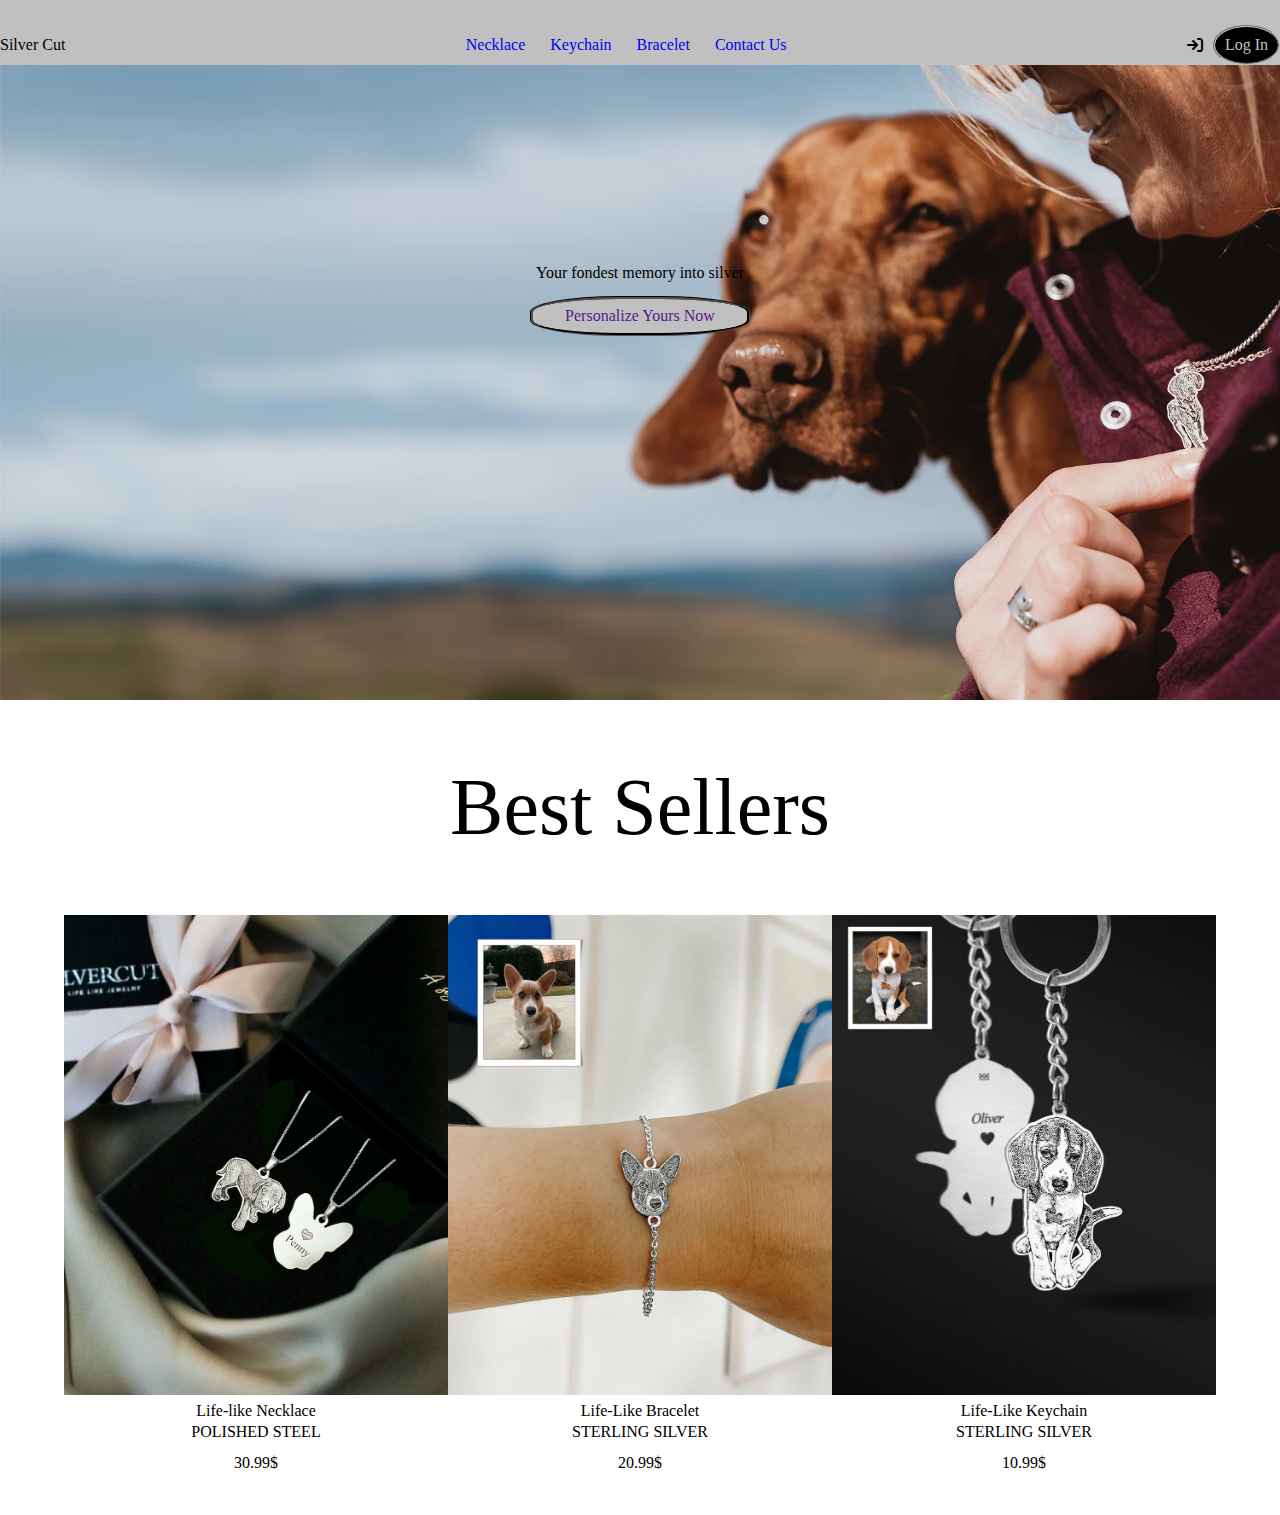
==== index.html @ f91b6173 "procces" ====
<!DOCTYPE html>
<html lang="en">
<head>
    <meta charset="UTF-8">
    <meta name="viewport" content="width=device-width, initial-scale=1.0">
    <link rel="stylesheet" href="css/reset.css">
    <link rel="stylesheet" href="css/style.css">
    <link rel="stylesheet" href="https://cdnjs.cloudflare.com/ajax/libs/font-awesome/6.5.2/css/all.min.css    ">
    <title>Finalproject</title>
</head>
<body>
    <header class="hea-der">
        <div class="divwraper">
            <div>
                Silver Cut
            </div>
            <div>
                <nav>
                    <ul class="ul-li">
                        <li>
                            <a href="#">Necklace</a>
                        </li>
                        <li>
                            <a href="#">Keychain</a>
                        </li>
                        <li>
                            <a href="#">Bracelet</a>
                        </li>
                        <li>
                            <a href="#">Contact Us</a>
                        </li>
                    </ul>
                </nav>
            </div>
            <div>
               <div class="rightdiv">
                <i class="fa-solid fa-arrow-right-to-bracket"></i>
                <div class="log-box">
                    <p>Log In</p>
                </div>
               </div> 
            </div>
        </div>
    </header>
    <main>
        <section class="sec1">
            <div class="titlebox">
                <div>
                    <h1>Your fondest memory into silver</h1>
                    <div class="yourbox">
                        <a href="">Personalize Yours Now</a>
                    </div>
                </div>
            </div>
        </section>
        <section>
            <h2 class="sec2-title">Best Sellers</h2>
            <div class="divwraper2">
                <div class="productbox">
                    <div>
                        <img class="imgbox" src="images/4sep76.webp" alt="">
                    </div>
                    <h3 class="imgboxinfo">Life-like Necklace</h3>
                    <p class="imgboxinfo2">POLISHED STEEL</p>
                    <p class="imgboxinfo">30.99$</p>
                </div>
                <div class="productbox">
                    <div>
                        <img class="imgbox" src="images/5_ddd38b98-638b-44d3-8bca-f4a72b040669.webp" alt="">
                    </div>
                    <h3 class="imgboxinfo">Life-Like Bracelet</h3>
                    <p class="imgboxinfo2">STERLING SILVER</p>
                    <p class="imgboxinfo">20.99$</p>
                </div>
                <div class="productbox">
                    <div>
                        <img class="imgbox" src="images/life_like_2_-_silver_-_front_-_product_page.webp" alt="">
                    </div>
                    <h3 class="imgboxinfo">Life-Like Keychain</h3>
                    <p class="imgboxinfo2">STERLING SILVER</p>
                    <p class="imgboxinfo">10.99$</p>
                </div>
            </div>
        </section>
    </main>
</body>
</html>
---- css/style.css ----
.divwraper {
    max-width: 1440px;
    width: 100%;
    display: flex;
    align-items: center;
    justify-content: space-between;
    margin: 0 auto ;
    padding-top: 25px;
}
.hea-der {
    width: 100%;
    position: fixed;
    z-index: 1;
    background-color: silver;
}
.ul-li {
    display: flex;
    column-gap: 25px;
}
.rightdiv {
    display: flex;
    align-items: center;
    column-gap: 10px;
}
.log-box {
    color: silver;
    background-color: black;
    border-radius: 60%;
    padding: 10px 10px;
    border: 2px silver groove;
}
.titlebox {
    max-width: 1440px;
    width: 90%;
    padding-top: 265px;
    padding-bottom: 265px;
    margin: 0 auto;
    display: flex;
    justify-content: center;
    text-align: center;
    position: relative;
}
.sec1 {
    background-image: url(../images/Silvercut_Website-Silvercut_Website-1_1944x.webp);
    background-repeat: no-repeat;
    background-size: cover;
    height: 700px;
}
.img {
    width: 100%;
}
.imgdiv {
    background-color:;
    width: 400px;
    height: 500px;
    position: absolute;
    top: 20%;
    left: 10%;
}
.yourbox {
    margin-top: 15px;
    background-color: silver;
    color: black;
    width: 220px;
    height: 40px;
    display: flex;
    align-items: center;
    justify-content: center;
    border-radius: 40%;
    border: 3px black groove;
}
.divwraper2 {
    max-width: 1440px;
    width: 90%;
    margin: 100px auto 0;
    display: flex;
    justify-content: space-between;
}
.productbox {
    width: 400px;
    height: 600px;
    border-radius: 10%;
}
.imgbox {
    width: 100%;
}
.imgboxinfo {
    text-align: center;
    padding-top: 5px;
}
.imgboxinfo2 {
    text-align: center;
    padding-top: 5px;
    padding-bottom: 10px;
}
.sec2-title {
    padding-top: 100px;
    text-align: center;
    font-size: 80px;
    line-height: 15px;
}
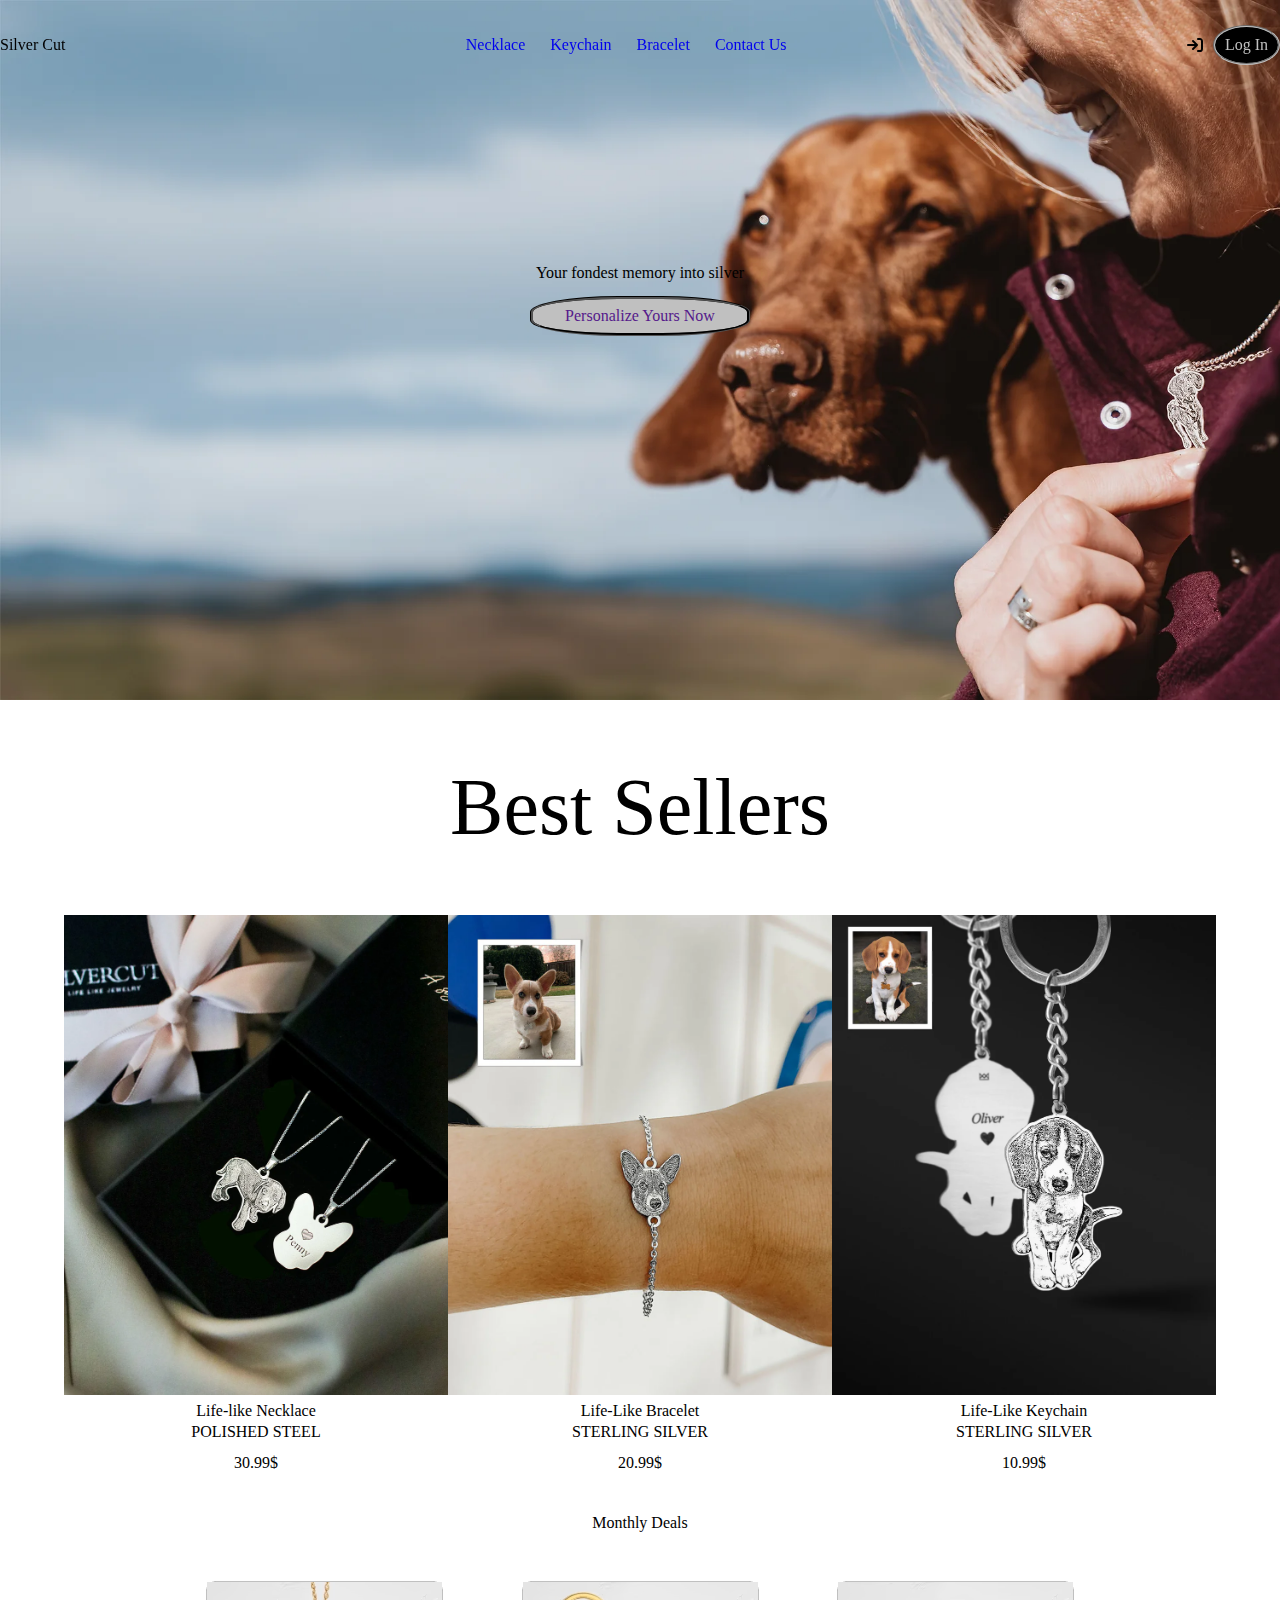
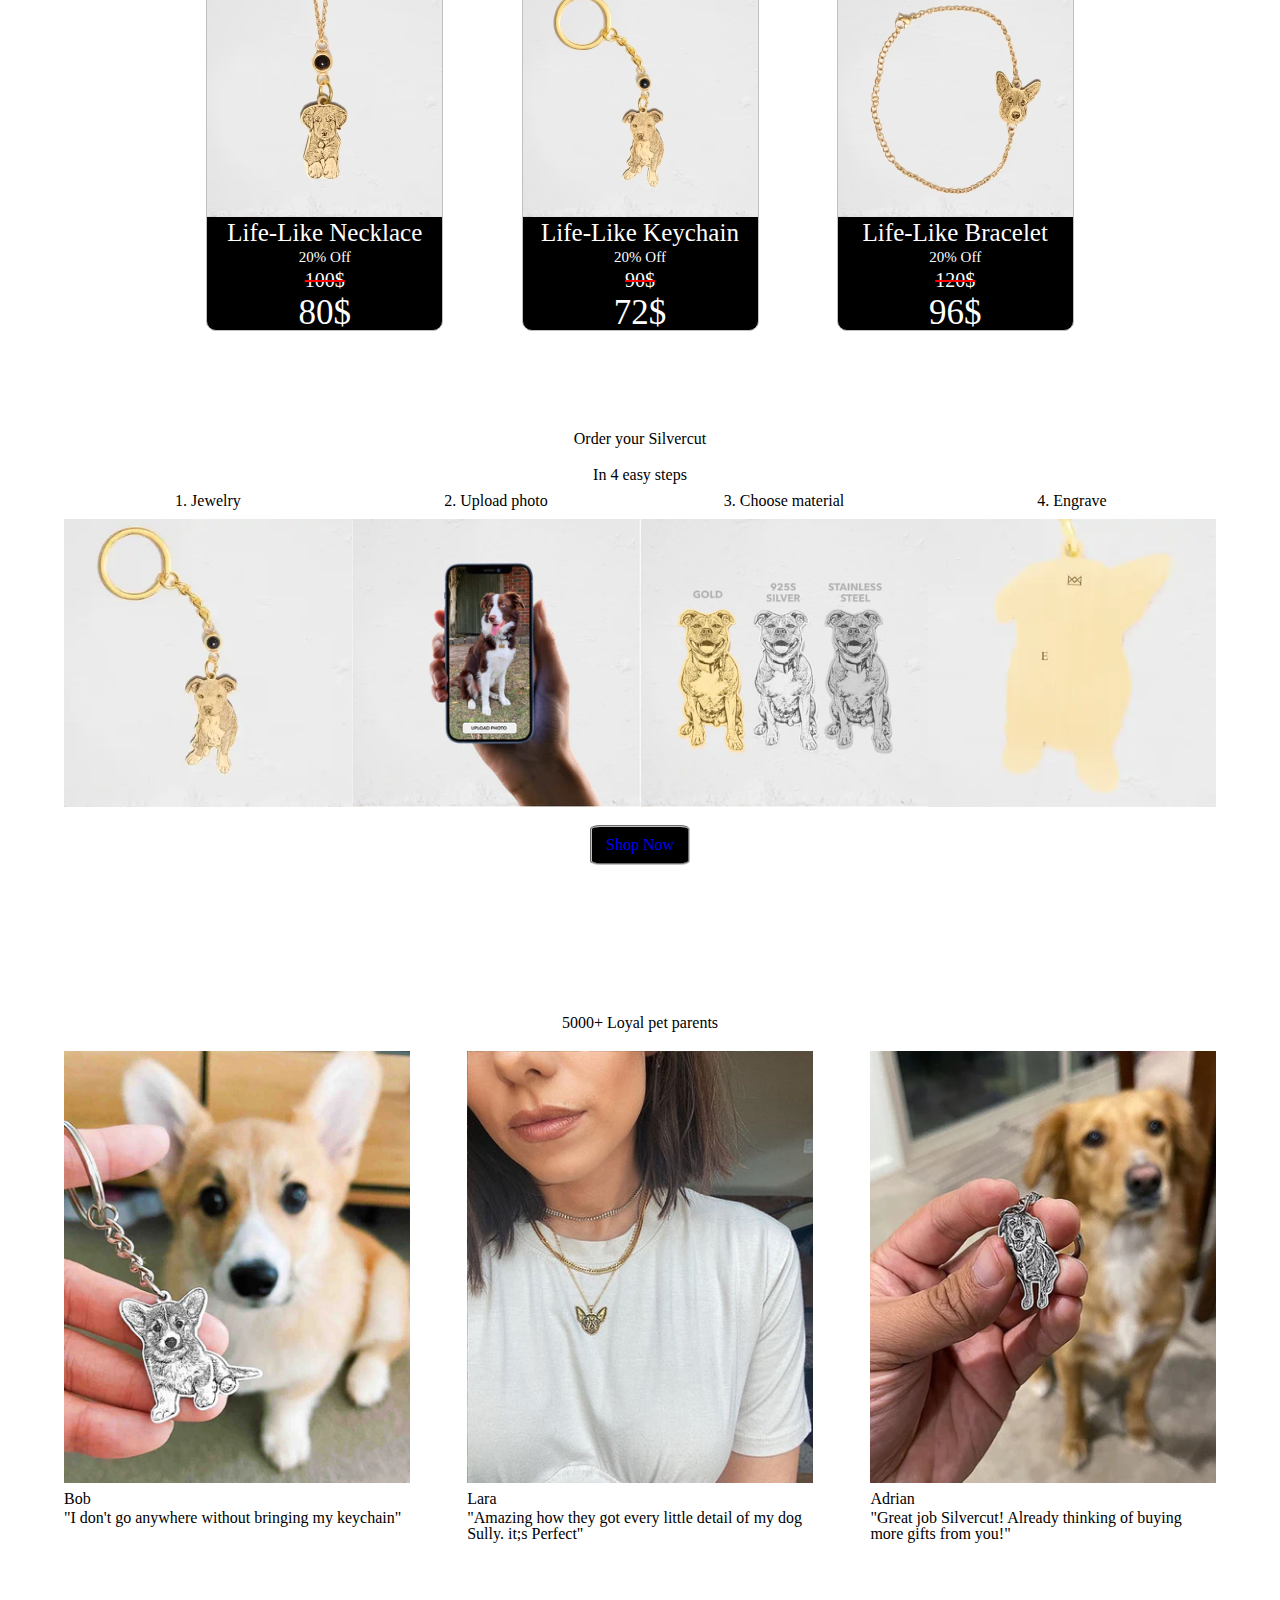
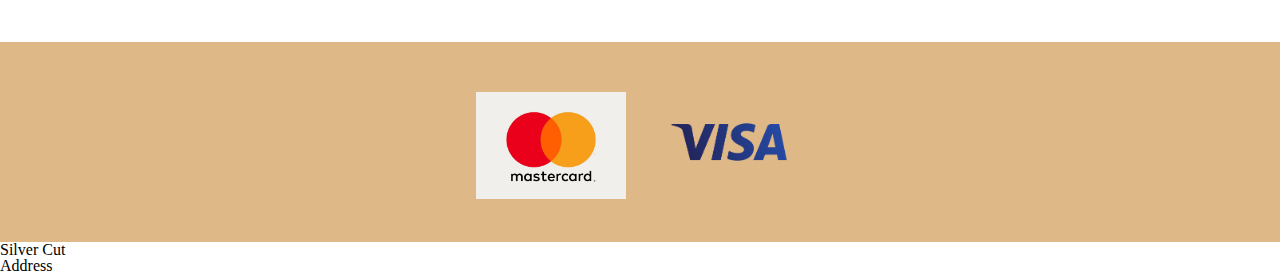
==== commit de89dede: "footer left" ====
--- a/index.html
+++ b/index.html
@@ -82,6 +82,106 @@
                 </div>
             </div>
         </section>
+        <section>
+            <h2 class="sec3-title">Monthly Deals</h2>
+            <div class="divwraper3">
+                <div class="box">
+                    <div>
+                        <img class="img2" src="images/necklaces_240x 11.avif" alt=""> 
+                    </div>
+                    <p class="productname">Life-Like Necklace</p>
+                    <p class="sale">20% Off</p>
+                    <p class="oldprice">100$</p>
+                    <p class="saleprice">80$</p>
+                </div>
+                <div class="box">
+                    <div>
+                        <img class="img2" src="images/keychains_240x22.avif" alt="">
+                    </div>
+                    <p class="productname">Life-Like Keychain</p>
+                    <p class="sale">20% Off</p>
+                    <p class="oldprice">90$</p>
+                    <p class="saleprice">72$</p>
+                </div>
+                <div class="box">
+                    <div>
+                        <img class="img2" src="images/bracelets_240x33.avif" alt="">
+                    </div>
+                    <p class="productname">Life-Like Bracelet</p>
+                    <p class="sale">20% Off</p>
+                    <p class="oldprice">120$</p>
+                    <p class="saleprice">96$</p>
+                </div>
+            </div>
+        </section>
+        <section>
+            <h2 class="sec4-title">Order your Silvercut</h2>
+            <p class="sec4-title2">In 4 easy steps</p>
+            <div class="divwraper4">
+                <div class="box1">
+                    <p class="tutorial-p">1. Jewelry</p>
+                    <img class="img4" src="images/Black_heart_-_Gold_-_Front_1_360x 1111.webp" alt="">
+                </div>
+                <div class="box1">
+                    <p class="tutorial-p">2. Upload photo</p>
+                    <img class="img4" src="images/Black_heart_-_Gold_-_Front_4_360x 2222.webp" alt="">
+                </div>
+                <div class="box1">
+                    <p class="tutorial-p">3. Choose material</p>
+                    <img class="img4" src="images/Black_heart_-_Gold_-_Front_5_360x 33333.webp" alt="">
+                </div>
+                <div class="box1">
+                    <p class="tutorial-p">4. Engrave</p>
+                    <img class="img4" src="images/Black_heart_-_Gold_-_Front_6_360x 4444.webp" alt="">
+                </div>
+            </div>
+            <div>
+                <div class="shop-box">
+                    <a href="#">Shop Now</a>
+                </div>
+            </div>
+        </section>
+        <section>
+            <h2 class="sec5-title">5000+ Loyal pet parents</h2>
+            <div class="divwraper5">
+                <div class="box11">
+                    <img class="img5" src="images/88ADD496-02C7-4E82-83A3-D373CFF89C0F_e0b79fd3-0a0e-47de-9a89-c87bfd560bce_360x 112.webp" alt="">
+                    <p class="name-p">Bob</p>
+                    <p>"I don't go anywhere without bringing my keychain"</p>
+                </div>
+                <div class="box11">
+                    <img class="img5" src="images/113.jpg" alt="">
+                    <p class="name-p">Lara</p>
+                    <p>"Amazing how they got every little detail of my dog Sully. it;s Perfect"</p>
+                </div>
+                <div class="box11">
+                    <img class="img5" src="images/155.webp" alt="">
+                    <p class="name-p">Adrian</p>
+                    <p>"Great job Silvercut! Already thinking of buying more gifts from you!"</p>
+                </div>
+            </div>
+        </section>
+        <section class="sec6">
+            <div class="divwraper6">
+                <div class="mastercard-box">
+                    <img class="mcimg" src="logos/MClogo-c823e495c5cf455c89ddfb0e17fc7978.jpg" alt="">
+                </div>
+                <div class="mastercard-box">
+                    <img class="mcimg" src="logos/images.png" alt="">
+                </div>
+            </div>
+        </section>
     </main>
+    <footer>
+        <div>
+            <div>
+                <h3>Silver Cut</h3>
+                <p>Address</p>
+                <p></p>
+            </div>
+            <div></div>
+            <div></div>
+        </div>
+    </footer>
 </body>
 </html>--- a/css/style.css
+++ b/css/style.css
@@ -11,7 +11,7 @@
     width: 100%;
     position: fixed;
     z-index: 1;
-    background-color: silver;
+    background-color: blacka;
 }
 .ul-li {
     display: flex;
@@ -79,7 +79,6 @@
 .productbox {
     width: 400px;
     height: 600px;
-    border-radius: 10%;
 }
 .imgbox {
     width: 100%;
@@ -98,4 +97,121 @@
     text-align: center;
     font-size: 80px;
     line-height: 15px;
+}
+.img2 {
+    width: 100%;
+}
+.divwraper3 {
+    max-width: 1140px;
+    width: 80%;
+    display: flex;
+    justify-content: space-evenly;
+    margin: 0 auto;
+}
+.oldprice {
+    text-decoration: line-through red;
+    font-size: 20px;
+    text-align: center;
+}
+.productname {
+    font-size: 25px;
+    text-align: center;
+}
+.sale {
+    padding-top: 5px;
+    padding-bottom: 5px;
+    font-size: 15px;
+    text-align: center;
+}
+.saleprice {
+    padding-top: 5px;
+    font-size: 35px;
+    text-align: center;
+}
+.box {
+    border-radius: 10px;
+    border: 1px silver groove;
+    color: white;
+    background-color: black;
+}
+.sec3-title {
+    margin-bottom: 50px;
+    text-align: center;
+}
+.divwraper4 {
+    max-width: 1440px;
+    width: 90%;
+    margin: 0 auto;
+    display: flex;
+    justify-content: space-around;
+}
+.img4 {
+    width: 100%;
+}
+.box1 {
+    width: 300px;
+}
+.tutorial-p {
+    text-align: center;
+    padding-bottom: 10px;
+}
+.shop-box {
+    width: 100px;
+    margin: 15px auto 0;
+    height: 40px;
+    display: flex;
+    align-items: center;
+    justify-content: center;
+    border-radius: 10%;
+    background-color: black;
+    border: 2px groove silver;
+}
+.sec4-title {
+    padding-top: 100px;
+    padding-bottom: 20px;
+    text-align: center;
+}
+.sec4-title2 {
+    text-align: center;
+    padding-bottom: 10px;
+}
+.sec5-title {
+    margin-top: 150px;
+    margin-bottom: 20px;
+    text-align: center;
+}
+.divwraper5 {
+    max-width: 1440px;
+    width: 90%;
+    margin: 0 auto;
+    display: flex;
+    justify-content: space-between;
+}
+.box11 {
+    width: 30%;
+}
+.img5 {
+    width: 100%;
+}
+.name-p {
+    padding-top: 5px;
+    padding-bottom: 3px;
+}
+.mastercard-box {
+    width: 150px;
+    height: 150px;
+}
+.mcimg {
+    width: 100%;
+}
+.sec6 {
+    background-color: burlywood;
+}
+.divwraper6 {
+    padding-top: 50px;
+    display: flex;
+    justify-content: space-evenly;
+    max-width: 1440px;
+    width: 30%;
+    margin: 100px auto 0;
 }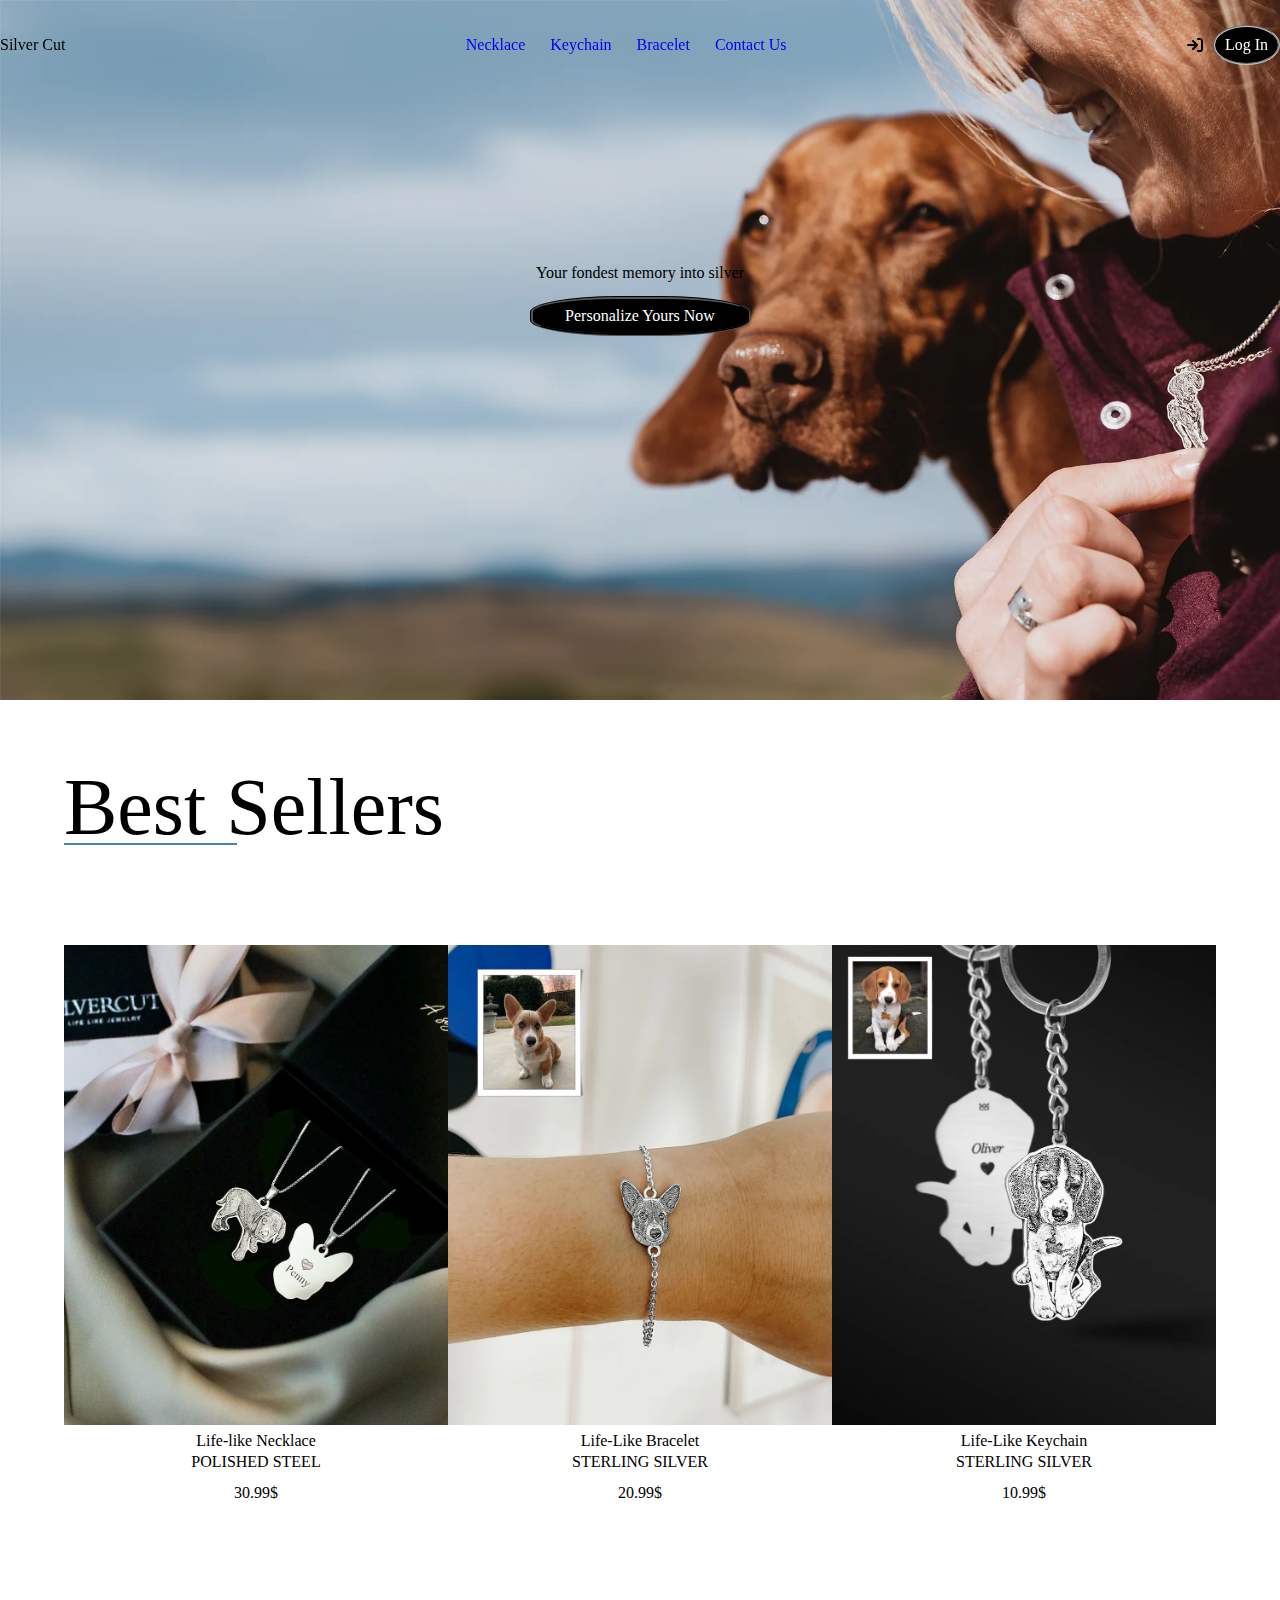
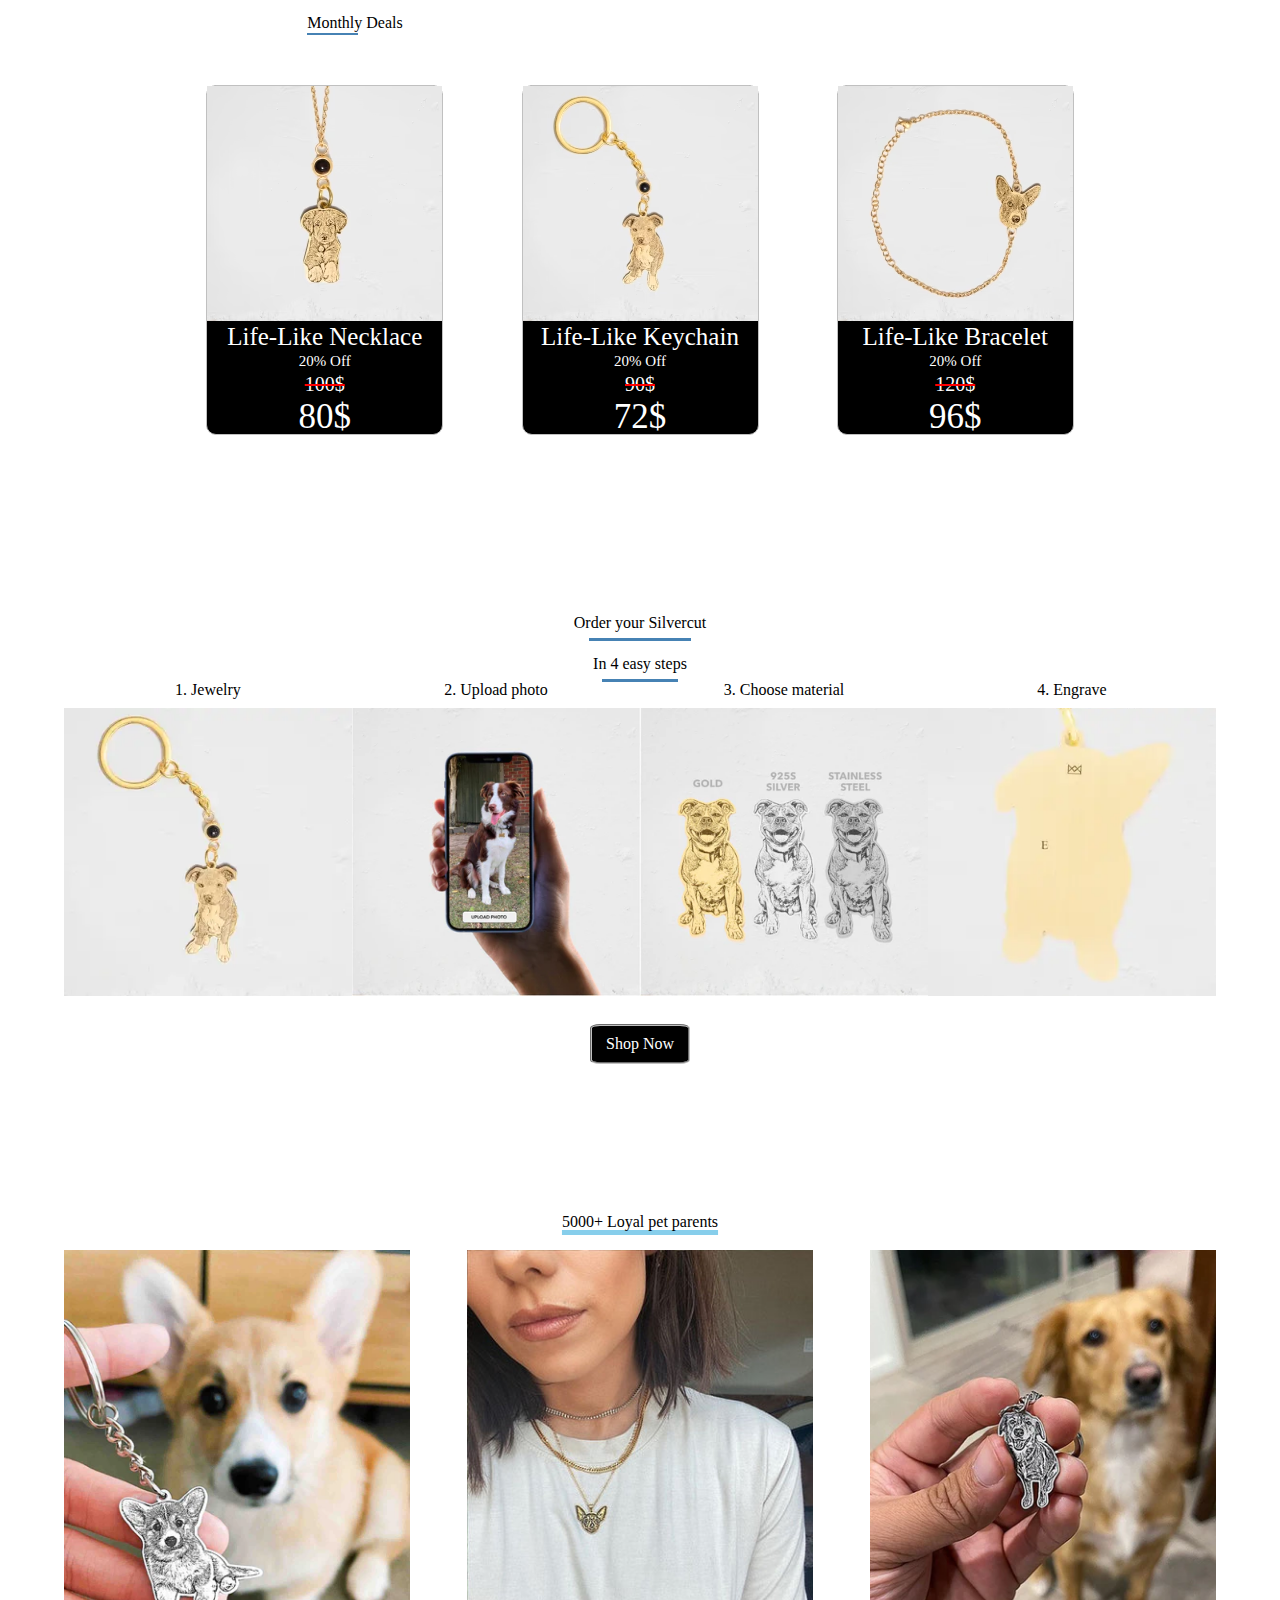
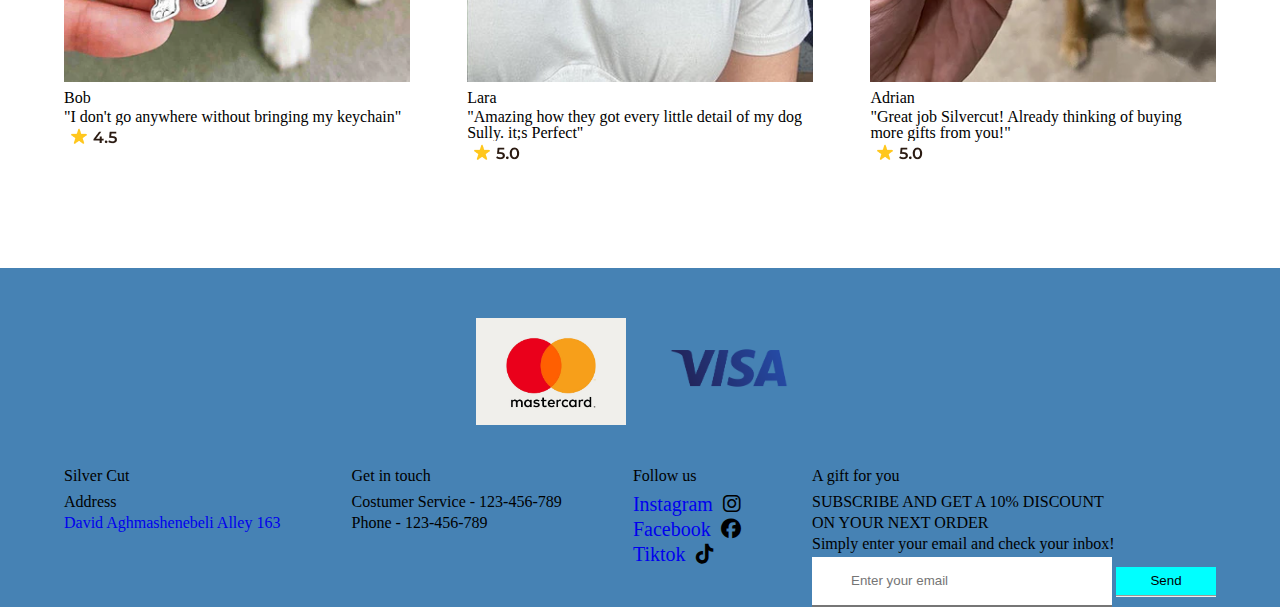
==== commit f191f7ea: "index finish" ====
--- a/index.html
+++ b/index.html
@@ -18,16 +18,16 @@
                 <nav>
                     <ul class="ul-li">
                         <li>
-                            <a href="#">Necklace</a>
-                        </li>
-                        <li>
-                            <a href="#">Keychain</a>
-                        </li>
-                        <li>
-                            <a href="#">Bracelet</a>
-                        </li>
-                        <li>
-                            <a href="#">Contact Us</a>
+                            <a class="nav-a" href="#">Necklace</a>
+                        </li>
+                        <li>
+                            <a class="nav-a" href="#">Keychain</a>
+                        </li>
+                        <li>
+                            <a class="nav-a" href="#">Bracelet</a>
+                        </li>
+                        <li>
+                            <a class="nav-a" href="#">Contact Us</a>
                         </li>
                     </ul>
                 </nav>
@@ -48,7 +48,7 @@
                 <div>
                     <h1>Your fondest memory into silver</h1>
                     <div class="yourbox">
-                        <a href="">Personalize Yours Now</a>
+                        <a class="per-a" href="#">Personalize Yours Now</a>
                     </div>
                 </div>
             </div>
@@ -82,7 +82,7 @@
                 </div>
             </div>
         </section>
-        <section>
+        <section class="sec3">
             <h2 class="sec3-title">Monthly Deals</h2>
             <div class="divwraper3">
                 <div class="box">
@@ -137,7 +137,7 @@
             </div>
             <div>
                 <div class="shop-box">
-                    <a href="#">Shop Now</a>
+                    <a class="shop-p" href="#">Shop Now</a>
                 </div>
             </div>
         </section>
@@ -148,16 +148,25 @@
                     <img class="img5" src="images/88ADD496-02C7-4E82-83A3-D373CFF89C0F_e0b79fd3-0a0e-47de-9a89-c87bfd560bce_360x 112.webp" alt="">
                     <p class="name-p">Bob</p>
                     <p>"I don't go anywhere without bringing my keychain"</p>
+                    <div>
+                        <img src="logos/Group 16 (1).png" alt="">
+                    </div>
                 </div>
                 <div class="box11">
                     <img class="img5" src="images/113.jpg" alt="">
                     <p class="name-p">Lara</p>
                     <p>"Amazing how they got every little detail of my dog Sully. it;s Perfect"</p>
+                    <div>
+                        <img src="logos/Group 16.png" alt="">
+                    </div>
                 </div>
                 <div class="box11">
                     <img class="img5" src="images/155.webp" alt="">
                     <p class="name-p">Adrian</p>
                     <p>"Great job Silvercut! Already thinking of buying more gifts from you!"</p>
+                    <div>
+                        <img src="logos/Group 16.png" alt="">
+                    </div>
                 </div>
             </div>
         </section>
@@ -172,15 +181,50 @@
             </div>
         </section>
     </main>
-    <footer>
-        <div>
+    <footer class="foot-er">
+        <div class="divwraper7">
             <div>
                 <h3>Silver Cut</h3>
-                <p>Address</p>
-                <p></p>
-            </div>
-            <div></div>
-            <div></div>
+                <p class="address-p">Address</p>
+                <span>
+                    <a href="https://www.google.com/maps/place/დავით+აღმაშენებელის+ხეივანი,+თბილისი/data=!4m2!3m1!1s0x40446deee68ad81b:0x67bff10ce81da946?sa=X&ved=1t:242&ictx=111&cshid=1716319379004268"> David Aghmashenebeli Alley 163</a>
+                </span>
+            </div>
+            <div>
+                <h3>Get in touch</h3>
+                <div class="servicebox">
+                    <p class="address-p">Costumer Service - 123-456-789</p>
+                </div>
+                <p>Phone - 123-456-789</p>
+            </div>
+            <div>
+                <h3>Follow us</h3>
+                <div class="socmedia-box instabox">
+                    <p><a href="#">Instagram</a></p>
+                    <i class="fa-brands fa-instagram"></i>
+                </div>
+                <div class="socmedia-box fbbox">
+                    <p><a href="#">Facebook</a></p>
+                    <i class="fa-brands fa-facebook"></i>
+                </div>
+                <div class="socmedia-box">
+                    <p><a href="#">Tiktok</a></p>
+                    <i class="fa-brands fa-tiktok"></i>
+                </div>
+            </div>
+            <div>
+                <h3>A gift for you</h3>
+                <p class="sale-p">SUBSCRIBE AND GET A 10% DISCOUNT</p>
+                <p>ON YOUR NEXT ORDER</p>
+                <p class="last-p">Simply enter your email and check your inbox!</p>
+                <div>
+                    <form action="#">
+                        <label for="Email"></label>
+                        <input class="mailbox"  type="text" id="Email" name="mymail" placeholder="          Enter your email" >
+                        <button class="sendbox" type="submit">Send</button>
+                    </form>
+                </div>
+            </div>
         </div>
     </footer>
 </body>
--- a/css/style.css
+++ b/css/style.css
@@ -17,17 +17,36 @@
     display: flex;
     column-gap: 25px;
 }
+.nav-a {
+    position: relative;
+}
+.nav-a::after {
+    content: " ";
+    width: 0%;
+    height: 2px;
+    background-color: silver;
+    position: absolute;
+    left: 0;
+    bottom: 0;
+    transition: all 2s;
+}
+.nav-a:hover::after {
+    width: 100%;
+}
 .rightdiv {
     display: flex;
     align-items: center;
     column-gap: 10px;
 }
 .log-box {
-    color: silver;
+    color: white;
     background-color: black;
     border-radius: 60%;
     padding: 10px 10px;
     border: 2px silver groove;
+}
+.log-box:hover {
+    background-color: steelblue;
 }
 .titlebox {
     max-width: 1440px;
@@ -50,7 +69,6 @@
     width: 100%;
 }
 .imgdiv {
-    background-color:;
     width: 400px;
     height: 500px;
     position: absolute;
@@ -59,8 +77,7 @@
 }
 .yourbox {
     margin-top: 15px;
-    background-color: silver;
-    color: black;
+    background-color: black;
     width: 220px;
     height: 40px;
     display: flex;
@@ -69,6 +86,12 @@
     border-radius: 40%;
     border: 3px black groove;
 }
+.yourbox:hover {
+    background-color: steelblue;
+}
+.per-a {
+    color: white;
+}
 .divwraper2 {
     max-width: 1440px;
     width: 90%;
@@ -80,6 +103,11 @@
     width: 400px;
     height: 600px;
 }
+.productbox:hover {
+    background-color: skyblue;
+    border-radius: 5%;
+    border: 1px groove white;
+}
 .imgbox {
     width: 100%;
 }
@@ -93,10 +121,23 @@
     padding-bottom: 10px;
 }
 .sec2-title {
-    padding-top: 100px;
-    text-align: center;
+    max-width: 1440px;
+    width: 90%;
+    height: 45px;
+    margin: 100px auto 0;
     font-size: 80px;
     line-height: 15px;
+    position: relative;
+}
+.sec2-title::after {
+    content: "  ";
+    background-color: steelblue;
+    width: 15%;
+    height: 2px;
+    position: absolute;
+    left: 0;
+    bottom: 0;
+    transition: all 2s;
 }
 .img2 {
     width: 100%;
@@ -135,8 +176,23 @@
     background-color: black;
 }
 .sec3-title {
-    margin-bottom: 50px;
-    text-align: center;
+    height: 20px;
+    max-width: 1440px;
+    width: 80%;
+    margin: 70px auto 50px;
+    padding-left: 14%;
+    display: flex;
+    justify-content: flex-start;
+    position: relative;
+}
+.sec3-title::after {
+    content: "  ";
+    background-color: steelblue;
+    width: 5%;
+    height: 2px;
+    position: absolute;
+    left: 14;
+    bottom: 0;
 }
 .divwraper4 {
     max-width: 1440px;
@@ -157,7 +213,7 @@
 }
 .shop-box {
     width: 100px;
-    margin: 15px auto 0;
+    margin: 25px auto 0;
     height: 40px;
     display: flex;
     align-items: center;
@@ -165,20 +221,52 @@
     border-radius: 10%;
     background-color: black;
     border: 2px groove silver;
+    position: relative;
+}
+.shop-box:hover {
+    background-color: skyblue;
+}
+.shop-p {
+    color: white;
 }
 .sec4-title {
     padding-top: 100px;
-    padding-bottom: 20px;
-    text-align: center;
+    padding-bottom: 10px;
+    text-align: center;
+    position: relative;
+}
+.sec4-title::after {
+    content: "  ";
+    background-color: steelblue;
+    width: 8%;
+    height: 3px;
+    position: absolute;
+    left: 46%;
+    bottom: 0;
 }
 .sec4-title2 {
     text-align: center;
+    padding-top: 15px;
     padding-bottom: 10px;
+    position: relative;
+}
+.sec4-title2::after {
+    content: "  ";
+    background-color: steelblue;
+    width: 6%;
+    height: 3px;
+    position: absolute;
+    left: 47%;
+    bottom: 0;
+}
+.sec3{
+    height: 500px;
 }
 .sec5-title {
     margin-top: 150px;
     margin-bottom: 20px;
     text-align: center;
+    text-decoration: underline skyblue 5px;
 }
 .divwraper5 {
     max-width: 1440px;
@@ -205,7 +293,7 @@
     width: 100%;
 }
 .sec6 {
-    background-color: burlywood;
+    background-color: steelblue;
 }
 .divwraper6 {
     padding-top: 50px;
@@ -214,4 +302,55 @@
     max-width: 1440px;
     width: 30%;
     margin: 100px auto 0;
+}
+.mailbox {
+    width: 300px;
+    height: 50px;
+    border-left: 0px;
+    border-top: 0px;
+    border-right: 0px;
+    border-bottom: 2px groobe;
+}
+.sendbox {
+    width: 100px;
+    height: 30px;
+    border-left: 0px;
+    border-top: 0px;
+    border-right: 0px;
+    border-bottom: 2px groove;
+    background-color: aqua;
+}
+.foot-er {
+    background-color: steelblue;
+}
+.divwraper7 {
+    display: flex;
+    justify-content: space-between;
+    max-width: 1440px;
+    width: 90%;
+    margin: 0 auto;
+}
+.address-p {
+    padding-top: 10px;
+    padding-bottom: 5px;
+}
+.socmedia-box {
+    display: flex;
+    column-gap: 10px;
+    font-size: 20px;
+}
+.instabox {
+    padding-top: 10px;
+    padding-bottom: 5px;
+}
+.fbbox {
+    padding-bottom: 5px;
+}
+.sale-p {
+    padding-top: 10px;
+    padding-bottom: 5px;
+}
+.last-p {
+    padding-top: 5px;
+    padding-bottom: 5px;
 }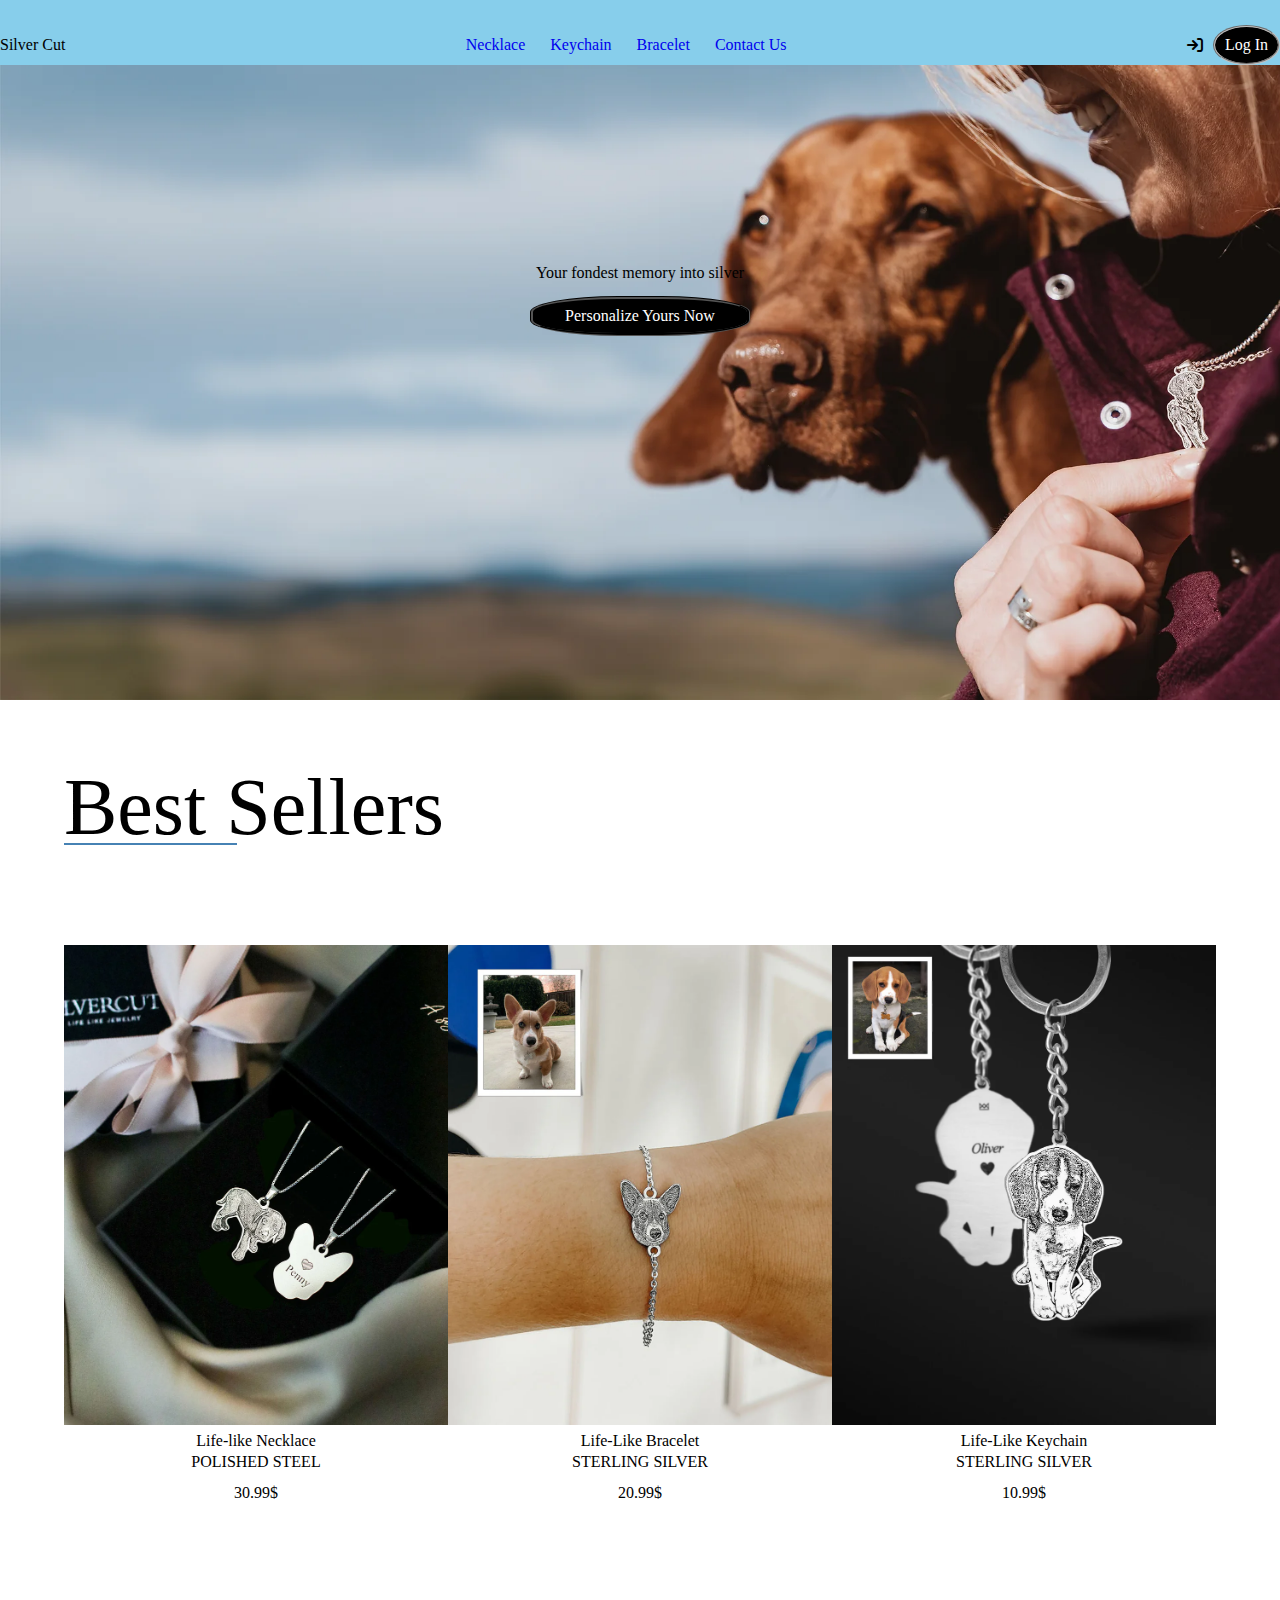
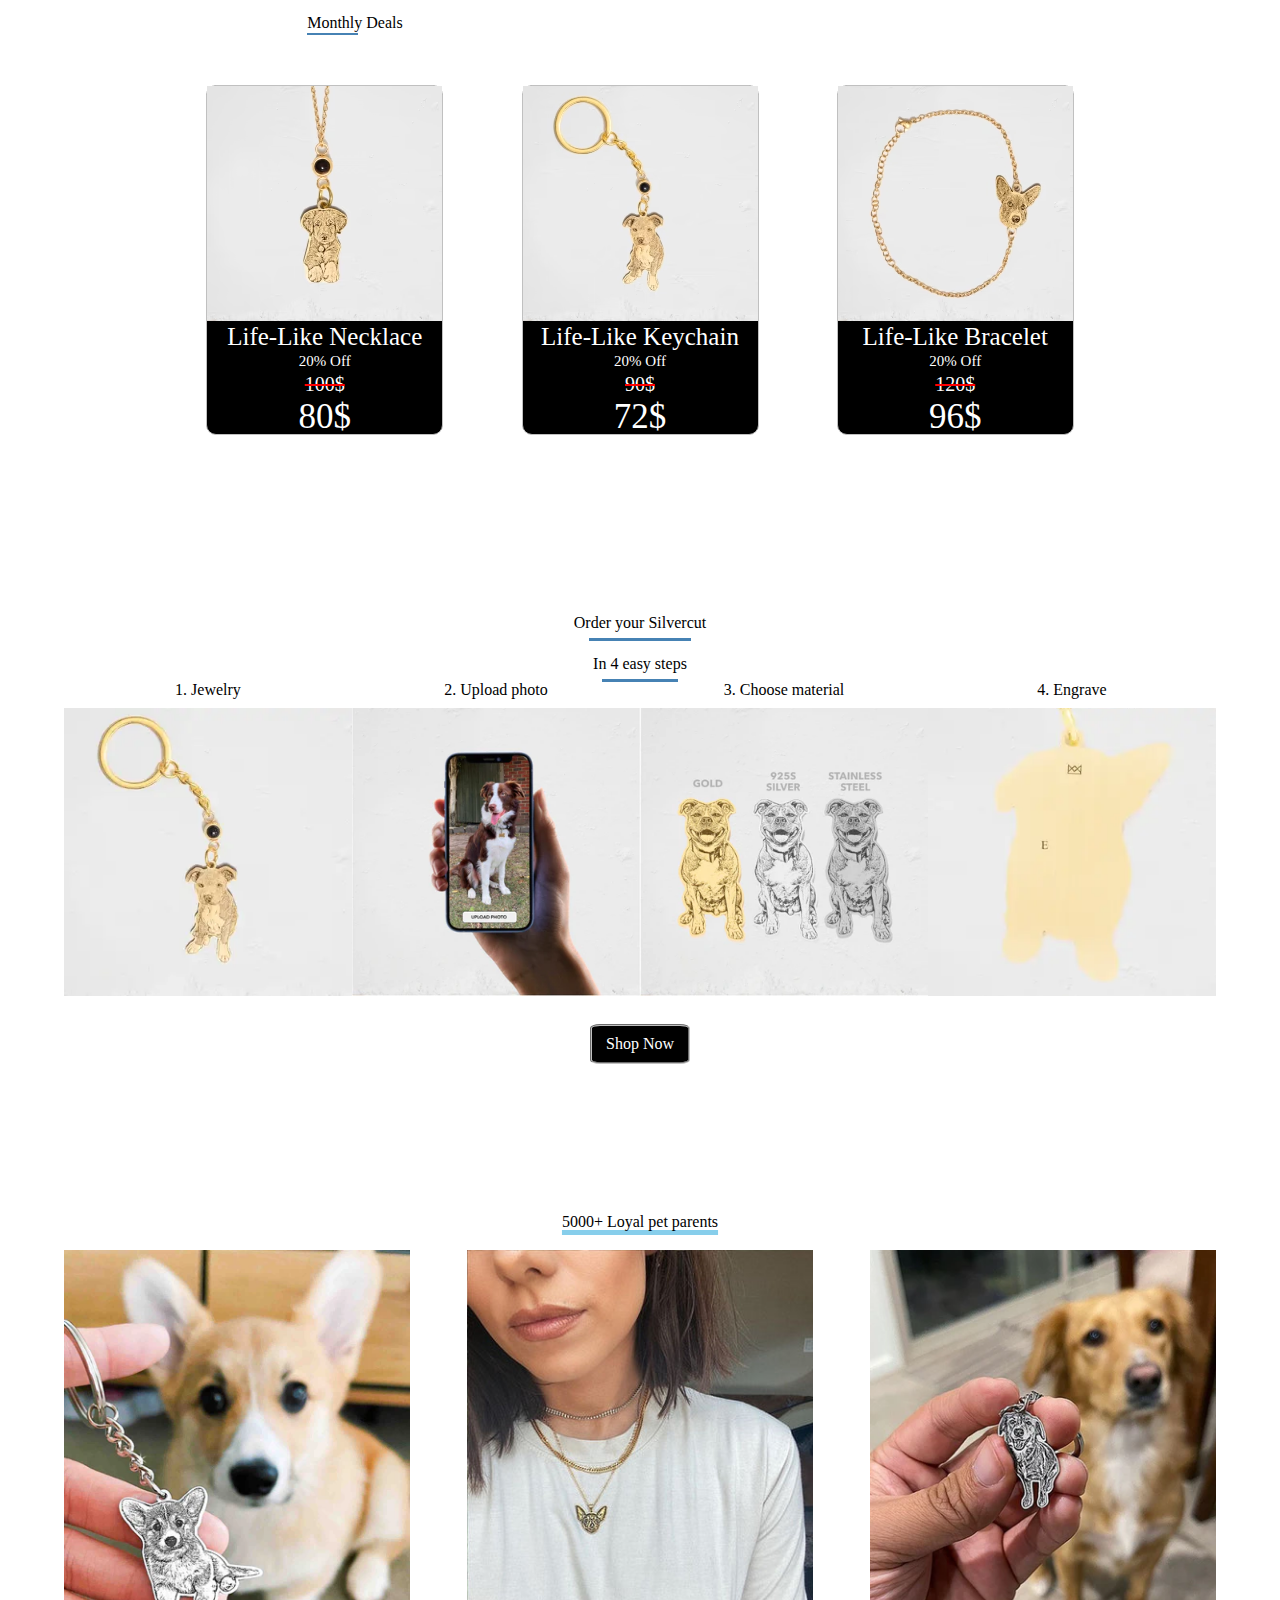
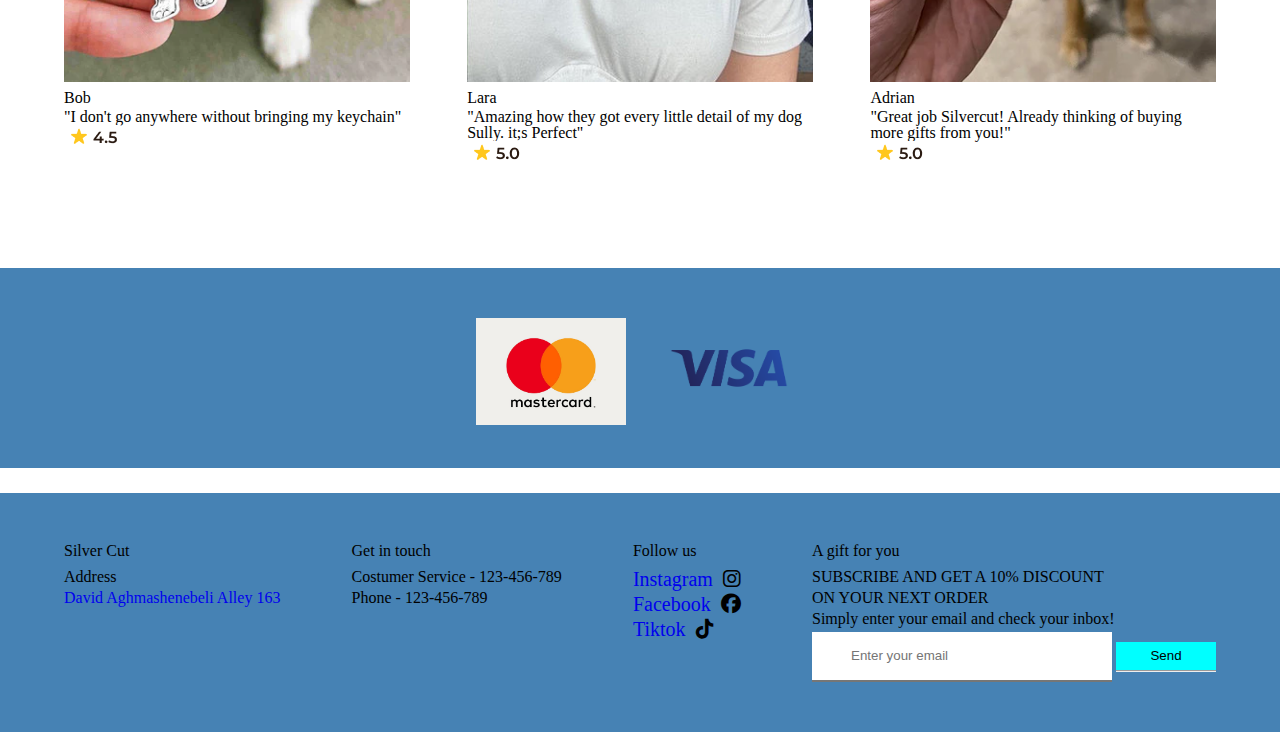
==== commit 2f0b42f8: "necklace done" ====
--- a/index.html
+++ b/index.html
@@ -18,7 +18,7 @@
                 <nav>
                     <ul class="ul-li">
                         <li>
-                            <a class="nav-a" href="#">Necklace</a>
+                            <a class="nav-a" href="necklace.html">Necklace</a>
                         </li>
                         <li>
                             <a class="nav-a" href="#">Keychain</a>
--- a/css/style.css
+++ b/css/style.css
@@ -11,7 +11,7 @@
     width: 100%;
     position: fixed;
     z-index: 1;
-    background-color: blacka;
+    background-color: skyblue;
 }
 .ul-li {
     display: flex;
@@ -148,6 +148,13 @@
     display: flex;
     justify-content: space-evenly;
     margin: 0 auto;
+    position: relative;
+    animation: monthlybox 5s;
+    animation-iteration-count: 1;
+}
+@keyframes monthlybox {
+    from {left: -100%;}
+    to {left: 0;}
 }
 .oldprice {
     text-decoration: line-through red;
@@ -328,7 +335,9 @@
     justify-content: space-between;
     max-width: 1440px;
     width: 90%;
-    margin: 0 auto;
+    margin: 25px auto 0;
+    padding-top: 50px;
+    padding-bottom: 50px;
 }
 .address-p {
     padding-top: 10px;
@@ -353,4 +362,67 @@
 .last-p {
     padding-top: 5px;
     padding-bottom: 5px;
+}
+
+/* necklace.html */ 
+
+.necklace-divwraper {
+    max-width: 1440px;
+    width: 90%;
+    margin: 0 auto;
+    display: flex;
+    column-gap: 80px;
+}
+.hea-der2 {
+    width: 100%;
+    background-color: skyblue;
+}
+.necklace-title {
+    margin-top: 50px;
+    margin-bottom: 10px;
+    text-align: center;
+    font-size: 50px;
+}
+.orderbox1 {
+    column-gap: 10px;
+    display: flex;
+    align-items: center;
+}
+.necklace-name {
+    font-size: 25px;
+}
+.necklace-price {
+    margin-top: 5px;
+    font-size: 25px;
+}
+.necklace-review {
+    margin-top: 25px;
+    margin-bottom: 25px;
+    display: flex;
+    align-items: center;
+    column-gap: 30px;
+}
+.number1 {
+    width: 30px;
+    height: 30px;
+    display: flex;
+    align-items: center;
+    justify-content: center;
+    border-radius: 50%;
+    background-color: skyblue;
+}
+.entertextbox {
+    margin-top: 15px;
+    margin-bottom: 50px;
+}
+.upload-pic-box {
+    margin-top: 15px;
+}
+.necklaceimg-box {
+    width: 800px;
+    height: 800px;
+}
+.necklace-image {
+    width: 100%;
+    height: 100%;
 }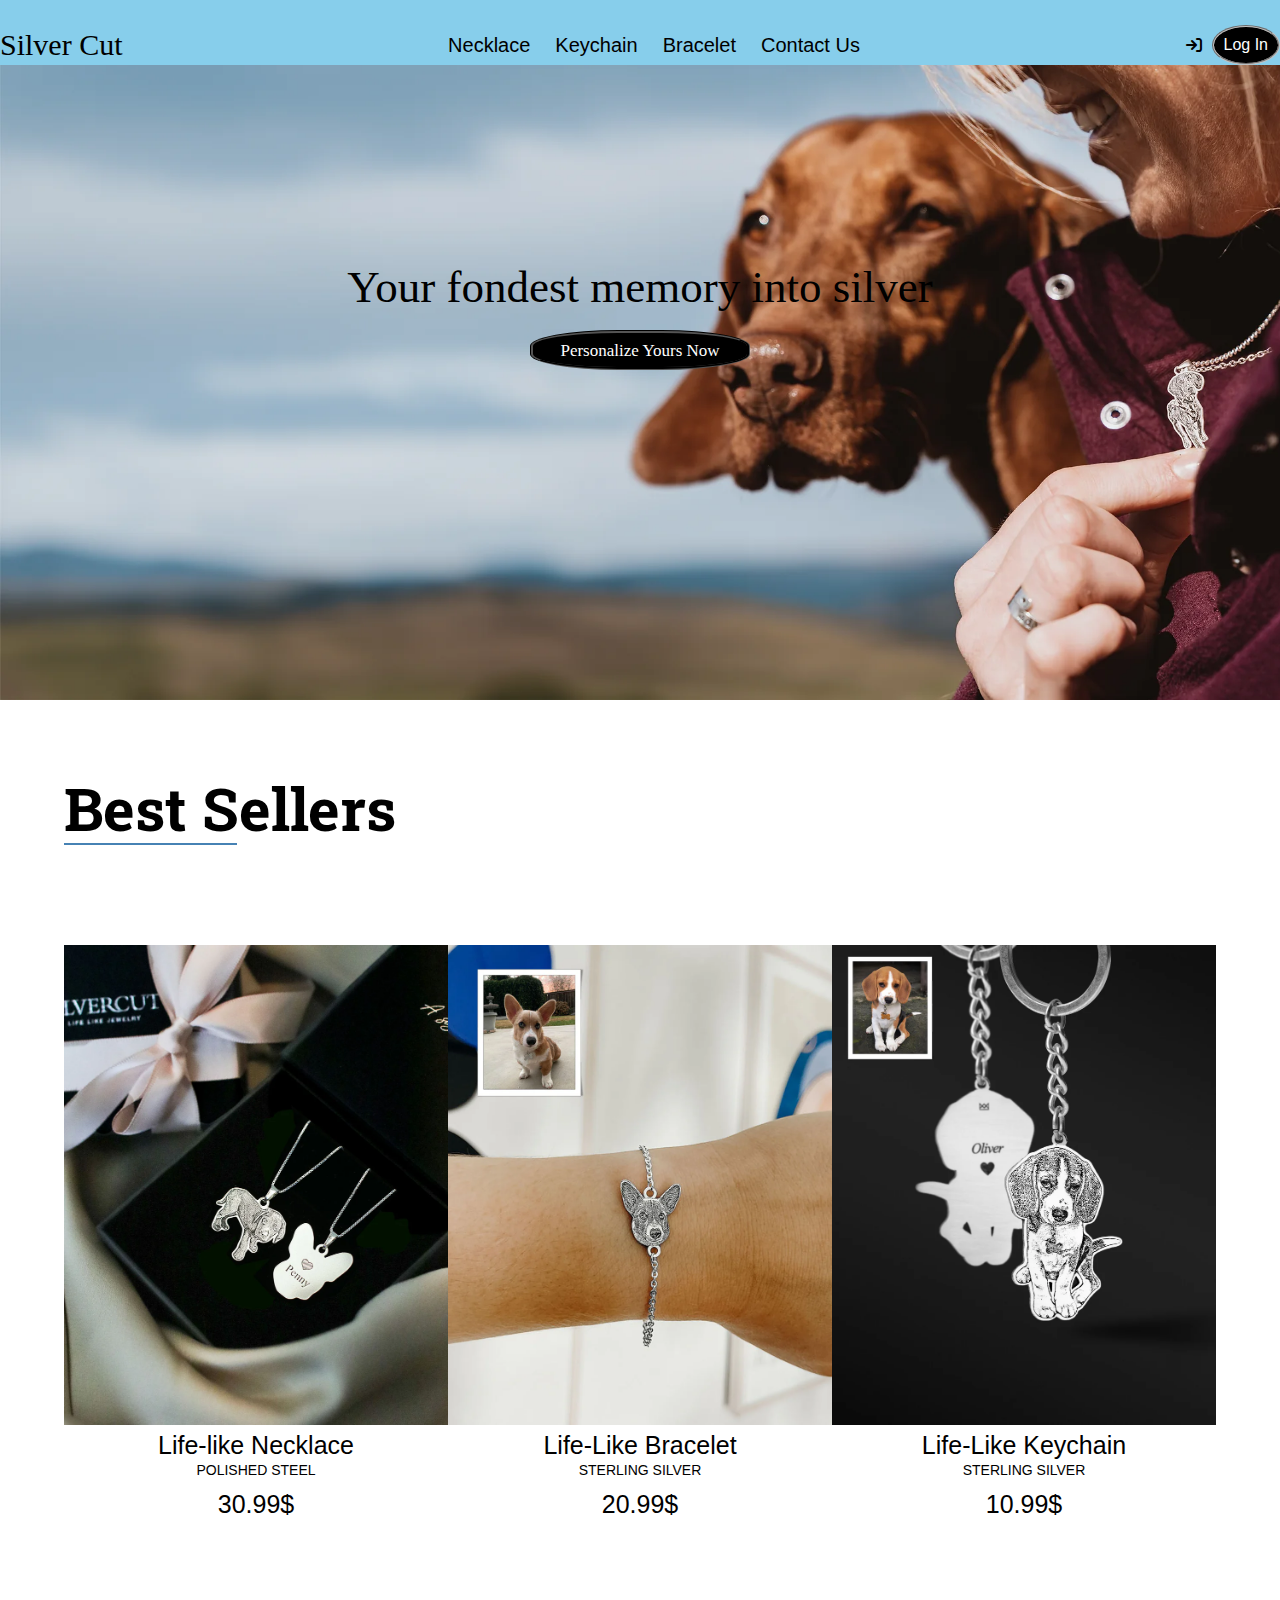
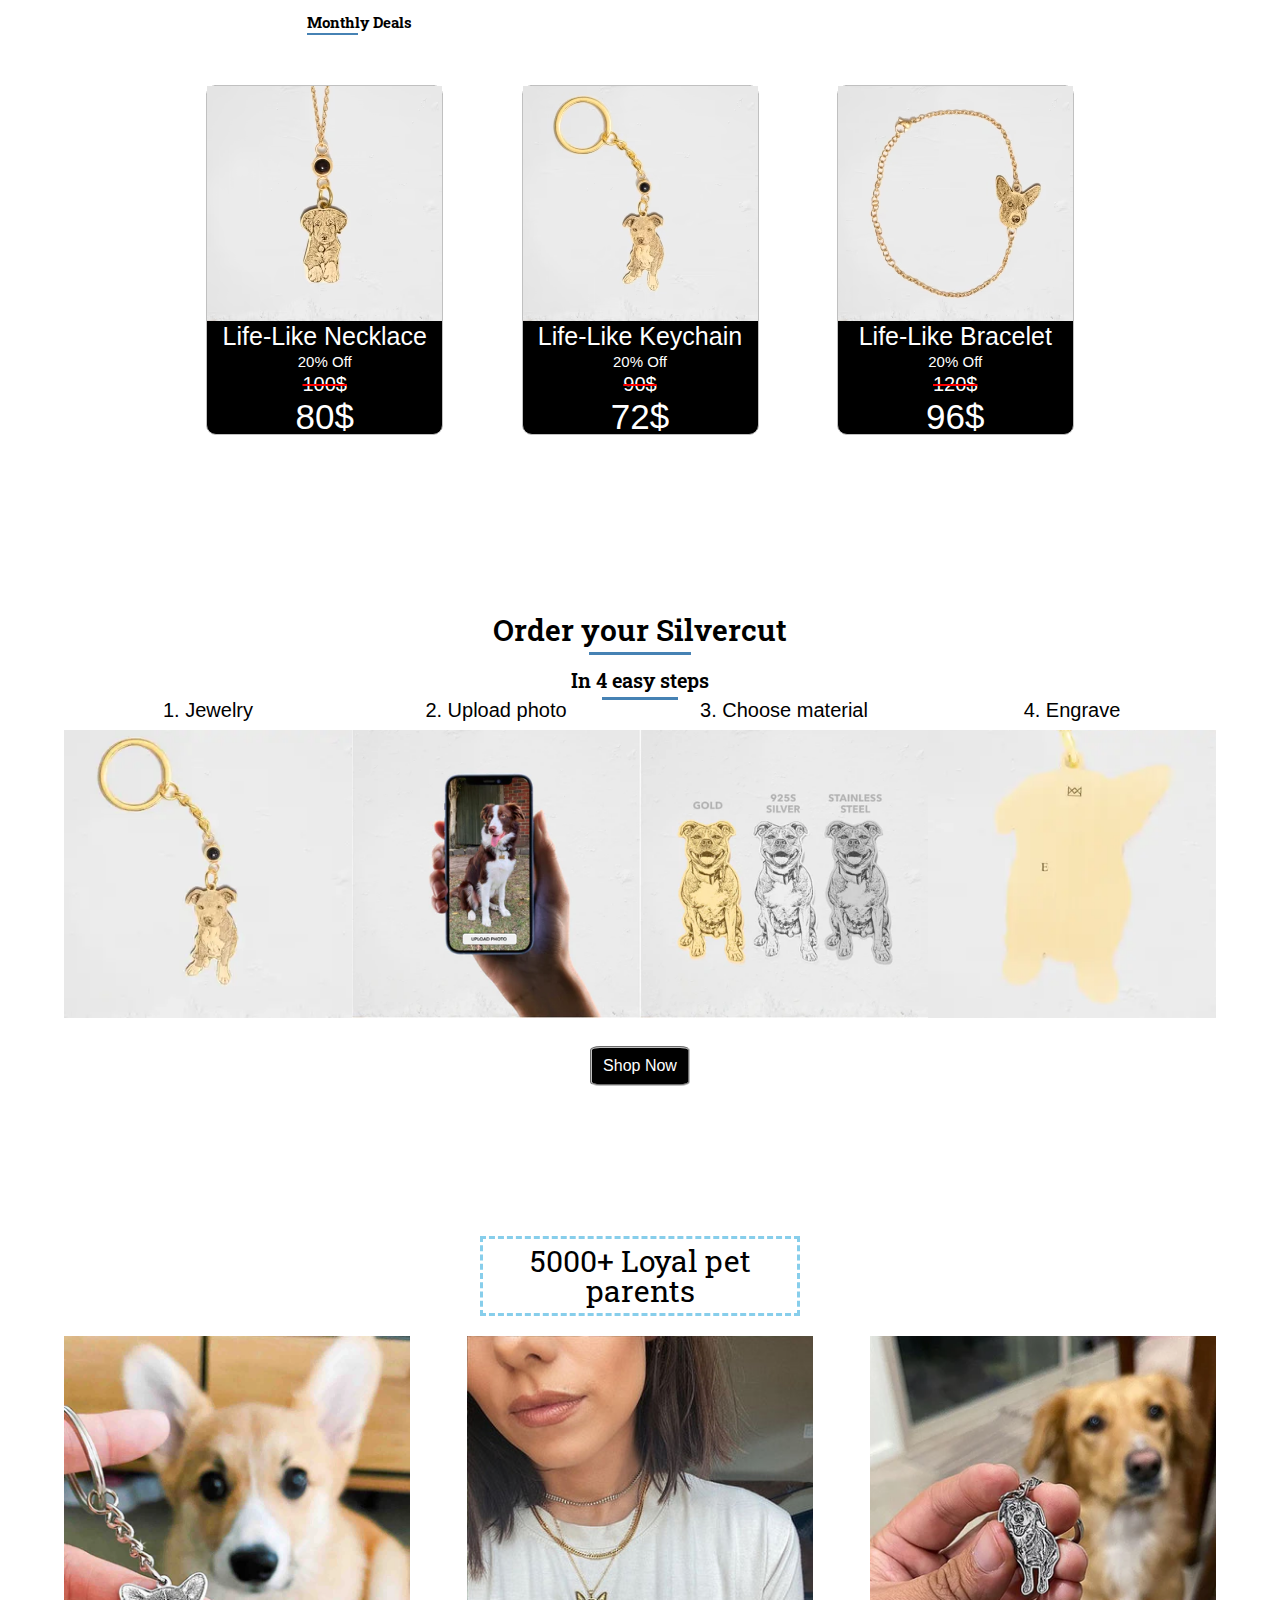
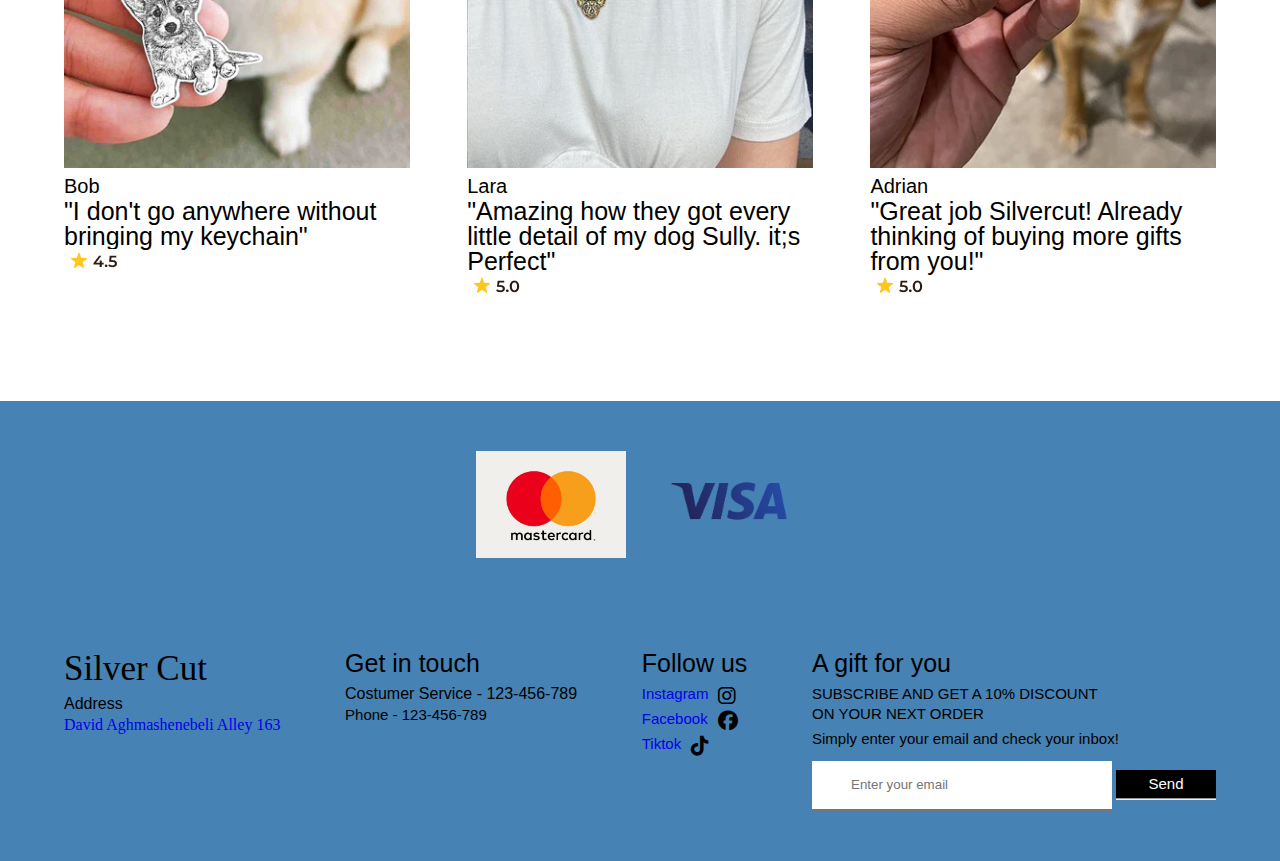
==== commit a0702183: "responsive left" ====
--- a/index.html
+++ b/index.html
@@ -5,6 +5,9 @@
     <meta name="viewport" content="width=device-width, initial-scale=1.0">
     <link rel="stylesheet" href="css/reset.css">
     <link rel="stylesheet" href="css/style.css">
+    <link rel="preconnect" href="https://fonts.googleapis.com">
+    <link rel="preconnect" href="https://fonts.gstatic.com" crossorigin>
+    <link href="https://fonts.googleapis.com/css2?family=Roboto+Slab:wght@700&display=swap" rel="stylesheet">
     <link rel="stylesheet" href="https://cdnjs.cloudflare.com/ajax/libs/font-awesome/6.5.2/css/all.min.css    ">
     <title>Finalproject</title>
 </head>
@@ -12,7 +15,7 @@
     <header class="hea-der">
         <div class="divwraper">
             <div>
-                Silver Cut
+                <a class="logo-name" href="index.html">Silver Cut</a>
             </div>
             <div>
                 <nav>
@@ -21,13 +24,13 @@
                             <a class="nav-a" href="necklace.html">Necklace</a>
                         </li>
                         <li>
-                            <a class="nav-a" href="#">Keychain</a>
-                        </li>
-                        <li>
-                            <a class="nav-a" href="#">Bracelet</a>
-                        </li>
-                        <li>
-                            <a class="nav-a" href="#">Contact Us</a>
+                            <a class="nav-a" href="keychain.html">Keychain</a>
+                        </li>
+                        <li>
+                            <a class="nav-a" href="bracelet.html">Bracelet</a>
+                        </li>
+                        <li>
+                            <a class="nav-a" href="contact.html">Contact Us</a>
                         </li>
                     </ul>
                 </nav>
@@ -36,7 +39,7 @@
                <div class="rightdiv">
                 <i class="fa-solid fa-arrow-right-to-bracket"></i>
                 <div class="log-box">
-                    <p>Log In</p>
+                    <p class="log-p">Log In</p>
                 </div>
                </div> 
             </div>
@@ -46,7 +49,7 @@
         <section class="sec1">
             <div class="titlebox">
                 <div>
-                    <h1>Your fondest memory into silver</h1>
+                    <h1 class="sec1-h1">Your fondest memory into silver</h1>
                     <div class="yourbox">
                         <a class="per-a" href="#">Personalize Yours Now</a>
                     </div>
@@ -147,7 +150,7 @@
                 <div class="box11">
                     <img class="img5" src="images/88ADD496-02C7-4E82-83A3-D373CFF89C0F_e0b79fd3-0a0e-47de-9a89-c87bfd560bce_360x 112.webp" alt="">
                     <p class="name-p">Bob</p>
-                    <p>"I don't go anywhere without bringing my keychain"</p>
+                    <p class="review-p">"I don't go anywhere without bringing my keychain"</p>
                     <div>
                         <img src="logos/Group 16 (1).png" alt="">
                     </div>
@@ -155,7 +158,7 @@
                 <div class="box11">
                     <img class="img5" src="images/113.jpg" alt="">
                     <p class="name-p">Lara</p>
-                    <p>"Amazing how they got every little detail of my dog Sully. it;s Perfect"</p>
+                    <p class="review-p">"Amazing how they got every little detail of my dog Sully. it;s Perfect"</p>
                     <div>
                         <img src="logos/Group 16.png" alt="">
                     </div>
@@ -163,7 +166,7 @@
                 <div class="box11">
                     <img class="img5" src="images/155.webp" alt="">
                     <p class="name-p">Adrian</p>
-                    <p>"Great job Silvercut! Already thinking of buying more gifts from you!"</p>
+                    <p class="review-p">"Great job Silvercut! Already thinking of buying more gifts from you!"</p>
                     <div>
                         <img src="logos/Group 16.png" alt="">
                     </div>
@@ -184,38 +187,38 @@
     <footer class="foot-er">
         <div class="divwraper7">
             <div>
-                <h3>Silver Cut</h3>
+                <h3 class="foot-h3">Silver Cut</h3>
                 <p class="address-p">Address</p>
                 <span>
                     <a href="https://www.google.com/maps/place/დავით+აღმაშენებელის+ხეივანი,+თბილისი/data=!4m2!3m1!1s0x40446deee68ad81b:0x67bff10ce81da946?sa=X&ved=1t:242&ictx=111&cshid=1716319379004268"> David Aghmashenebeli Alley 163</a>
                 </span>
             </div>
             <div>
-                <h3>Get in touch</h3>
+                <h3 class="footer-h3">Get in touch</h3>
                 <div class="servicebox">
                     <p class="address-p">Costumer Service - 123-456-789</p>
                 </div>
-                <p>Phone - 123-456-789</p>
-            </div>
-            <div>
-                <h3>Follow us</h3>
+                <p class="footer-details">Phone - 123-456-789</p>
+            </div>
+            <div>
+                <h3 class="footer-h3">Follow us</h3>
                 <div class="socmedia-box instabox">
-                    <p><a href="#">Instagram</a></p>
+                    <p class="footer-details"><a href="#">Instagram</a></p>
                     <i class="fa-brands fa-instagram"></i>
                 </div>
                 <div class="socmedia-box fbbox">
-                    <p><a href="#">Facebook</a></p>
+                    <p class="footer-details"><a href="#">Facebook</a></p>
                     <i class="fa-brands fa-facebook"></i>
                 </div>
                 <div class="socmedia-box">
-                    <p><a href="#">Tiktok</a></p>
+                    <p class="footer-details"><a href="#">Tiktok</a></p>
                     <i class="fa-brands fa-tiktok"></i>
                 </div>
             </div>
             <div>
-                <h3>A gift for you</h3>
+                <h3 class="footer-h3">A gift for you</h3>
                 <p class="sale-p">SUBSCRIBE AND GET A 10% DISCOUNT</p>
-                <p>ON YOUR NEXT ORDER</p>
+                <p class="sale-p2">ON YOUR NEXT ORDER</p>
                 <p class="last-p">Simply enter your email and check your inbox!</p>
                 <div>
                     <form action="#">
--- a/css/style.css
+++ b/css/style.css
@@ -1,3 +1,11 @@
+.logo-name {
+    color: black;
+    font-size: 30px;
+    font-family: "Playwrite AU VIC", cursive;
+    font-optical-sizing: auto;
+    font-weight: 400;
+    font-style: normal;
+}
 .divwraper {
     max-width: 1440px;
     width: 100%;
@@ -19,12 +27,18 @@
 }
 .nav-a {
     position: relative;
+    font-size: 20px;
+    font-family: "Dosis", sans-serif;
+    font-optical-sizing: auto;
+    font-weight: 300;
+    font-style: normal;
+    color: black;
 }
 .nav-a::after {
     content: " ";
     width: 0%;
     height: 2px;
-    background-color: silver;
+    background-color: black;
     position: absolute;
     left: 0;
     bottom: 0;
@@ -32,6 +46,12 @@
 }
 .nav-a:hover::after {
     width: 100%;
+}
+.log-p {
+    font-family: "Dosis", sans-serif;
+    font-optical-sizing: auto;
+    font-weight: 500;
+    font-style: normal;
 }
 .rightdiv {
     display: flex;
@@ -48,6 +68,13 @@
 .log-box:hover {
     background-color: steelblue;
 }
+.sec1-h1 {
+    font-size: 45px;
+    font-family: "Playwrite AU VIC", cursive;
+    font-optical-sizing: auto;
+    font-weight: 300;
+    font-style: normal;
+}
 .titlebox {
     max-width: 1440px;
     width: 90%;
@@ -76,7 +103,7 @@
     left: 10%;
 }
 .yourbox {
-    margin-top: 15px;
+    margin: 20px auto 0;
     background-color: black;
     width: 220px;
     height: 40px;
@@ -85,6 +112,11 @@
     justify-content: center;
     border-radius: 40%;
     border: 3px black groove;
+    font-family: "Playwrite AU VIC", cursive;
+    font-optical-sizing: auto;
+    font-weight: 100;
+    font-style: normal;
+    font-size: 17px;
 }
 .yourbox:hover {
     background-color: steelblue;
@@ -114,19 +146,33 @@
 .imgboxinfo {
     text-align: center;
     padding-top: 5px;
+    font-size: 25px;
+    font-family: "Dosis", sans-serif;
+    font-optical-sizing: auto;
+    font-weight: 500;
+    font-style: normal;
 }
 .imgboxinfo2 {
     text-align: center;
     padding-top: 5px;
     padding-bottom: 10px;
+    font-size: 14px;
+    font-family: "Dosis", sans-serif;
+    font-optical-sizing: auto;
+    font-weight: 200;
+    font-style: normal;
 }
 .sec2-title {
     max-width: 1440px;
     width: 90%;
     height: 45px;
     margin: 100px auto 0;
-    font-size: 80px;
+    font-size: 60px;
     line-height: 15px;
+    font-family: "Roboto Slab", serif;
+    font-optical-sizing: auto;
+    font-weight: 700;
+    font-style: normal;
     position: relative;
 }
 .sec2-title::after {
@@ -151,6 +197,7 @@
     position: relative;
     animation: monthlybox 5s;
     animation-iteration-count: 1;
+    animation-delay: 5s;
 }
 @keyframes monthlybox {
     from {left: -100%;}
@@ -160,21 +207,37 @@
     text-decoration: line-through red;
     font-size: 20px;
     text-align: center;
+    font-family: "Dosis", sans-serif;
+    font-optical-sizing: auto;
+    font-weight: 300;
+    font-style: normal;
 }
 .productname {
     font-size: 25px;
     text-align: center;
+    font-family: "Dosis", sans-serif;
+    font-optical-sizing: auto;
+    font-weight: 500;
+    font-style: normal;
 }
 .sale {
     padding-top: 5px;
     padding-bottom: 5px;
     font-size: 15px;
     text-align: center;
+    font-family: "Dosis", sans-serif;
+    font-optical-sizing: auto;
+    font-weight: 300;
+    font-style: normal;
 }
 .saleprice {
     padding-top: 5px;
     font-size: 35px;
     text-align: center;
+    font-family: "Dosis", sans-serif;
+    font-optical-sizing: auto;
+    font-weight: 400;
+    font-style: normal;
 }
 .box {
     border-radius: 10px;
@@ -191,6 +254,11 @@
     display: flex;
     justify-content: flex-start;
     position: relative;
+    font-family: "Roboto Slab", serif;
+    font-optical-sizing: auto;
+    font-weight: 700;
+    font-style: normal;
+    font-size: 15px;
 }
 .sec3-title::after {
     content: "  ";
@@ -217,6 +285,11 @@
 .tutorial-p {
     text-align: center;
     padding-bottom: 10px;
+    font-size: 20px;
+    font-family: "Dosis", sans-serif;
+    font-optical-sizing: auto;
+    font-weight: 400;
+    font-style: normal;
 }
 .shop-box {
     width: 100px;
@@ -235,12 +308,21 @@
 }
 .shop-p {
     color: white;
+    font-family: "Dosis", sans-serif;
+    font-optical-sizing: auto;
+    font-weight: 500;
+    font-style: normal;
 }
 .sec4-title {
     padding-top: 100px;
     padding-bottom: 10px;
     text-align: center;
     position: relative;
+    font-family: "Roboto Slab", serif;
+    font-optical-sizing: auto;
+    font-weight: 600;
+    font-style: normal;
+    font-size: 30px;
 }
 .sec4-title::after {
     content: "  ";
@@ -256,6 +338,11 @@
     padding-top: 15px;
     padding-bottom: 10px;
     position: relative;
+    font-family: "Roboto Slab", serif;
+    font-optical-sizing: auto;
+    font-weight: 600;
+    font-style: normal;
+    font-size: 20px;
 }
 .sec4-title2::after {
     content: "  ";
@@ -270,10 +357,22 @@
     height: 500px;
 }
 .sec5-title {
+    max-width: 1440px;
+    width: 25%;
+    height: 80px;
+    margin: 0 auto;
+    display: flex;
+    align-items: center;
+    justify-content: center;
     margin-top: 150px;
     margin-bottom: 20px;
     text-align: center;
-    text-decoration: underline skyblue 5px;
+    border: 3px dashed skyblue;
+    font-family: "Roboto Slab", serif;
+    font-optical-sizing: auto;
+    font-weight: 400;
+    font-style: normal;
+    font-size: 30px;
 }
 .divwraper5 {
     max-width: 1440px;
@@ -289,8 +388,20 @@
     width: 100%;
 }
 .name-p {
+    font-size: 20px;
     padding-top: 5px;
     padding-bottom: 3px;
+    font-family: "Dosis", sans-serif;
+    font-optical-sizing: auto;
+    font-weight: 300;
+    font-style: normal;
+}
+.review-p {
+    font-size: 25px;
+    font-family: "Dosis", sans-serif;
+    font-optical-sizing: auto;
+    font-weight: 400;
+    font-style: normal;
 }
 .mastercard-box {
     width: 150px;
@@ -305,6 +416,7 @@
 .divwraper6 {
     padding-top: 50px;
     display: flex;
+    align-items: center;
     justify-content: space-evenly;
     max-width: 1440px;
     width: 30%;
@@ -325,7 +437,14 @@
     border-top: 0px;
     border-right: 0px;
     border-bottom: 2px groove;
-    background-color: aqua;
+    background-color: black;
+    color: white;
+    font-family: "Dosis", sans-serif;
+    font-optical-sizing: auto;
+    font-weight: 200;
+    font-style: normal;
+    font-size: 15px;
+
 }
 .foot-er {
     background-color: steelblue;
@@ -335,13 +454,38 @@
     justify-content: space-between;
     max-width: 1440px;
     width: 90%;
-    margin: 25px auto 0;
+    margin: 0 auto;
     padding-top: 50px;
     padding-bottom: 50px;
+}
+.foot-h3 {
+    font-size: 35px;
+    font-family: "Playwrite AU VIC", cursive;
+    font-optical-sizing: auto;
+    font-weight: 400;
+    font-style: normal;
 }
 .address-p {
     padding-top: 10px;
     padding-bottom: 5px;
+    font-family: "Dosis", sans-serif;
+    font-optical-sizing: auto;
+    font-weight: 200;
+    font-style: normal;
+}
+.footer-h3 {
+    font-family: "Dosis", sans-serif;
+    font-optical-sizing: auto;
+    font-weight: 400;
+    font-style: normal;
+    font-size: 25px;
+}
+.footer-details {
+    font-family: "Dosis", sans-serif;
+    font-optical-sizing: auto;
+    font-weight: 200;
+    font-style: normal;
+    font-size: 15px;
 }
 .socmedia-box {
     display: flex;
@@ -358,10 +502,27 @@
 .sale-p {
     padding-top: 10px;
     padding-bottom: 5px;
+    font-size: 15px;
+    font-family: "Dosis", sans-serif;
+    font-optical-sizing: auto;
+    font-weight: 200;
+    font-style: normal;
+}
+.sale-p2 {
+    font-size: 15px;
+    font-family: "Dosis", sans-serif;
+    font-optical-sizing: auto;
+    font-weight: 200;
+    font-style: normal;
 }
 .last-p {
-    padding-top: 5px;
-    padding-bottom: 5px;
+    padding-top: 10px;
+    padding-bottom: 15px;
+    font-size: 15px;
+    font-family: "Dosis", sans-serif;
+    font-optical-sizing: auto;
+    font-weight: 200;
+    font-style: normal;
 }
 
 /* necklace.html */ 
@@ -379,9 +540,13 @@
 }
 .necklace-title {
     margin-top: 50px;
-    margin-bottom: 10px;
+    margin-bottom: 20px;
     text-align: center;
     font-size: 50px;
+    font-family: "Roboto Slab", serif;
+    font-optical-sizing: auto;
+    font-weight: 400;
+    font-style: normal;
 }
 .orderbox1 {
     column-gap: 10px;
@@ -390,10 +555,37 @@
 }
 .necklace-name {
     font-size: 25px;
+    font-family: "Dosis", sans-serif;
+    font-optical-sizing: auto;
+    font-weight: 400;
+    font-style: normal;
 }
 .necklace-price {
-    margin-top: 5px;
+    margin-top: 10px;
+    margin-bottom: 5px;
     font-size: 25px;
+    font-family: "Dosis", sans-serif;
+    font-optical-sizing: auto;
+    font-weight: 400;
+    font-style: normal;
+}
+.review {
+    font-size: 15px;
+    font-family: "Dosis", sans-serif;
+    font-optical-sizing: auto;
+    font-weight: 400;
+    font-style: normal;
+}
+.uth-box {
+    height: 40px;
+    width: 250px;
+}
+.engraving-text {
+    font-size: 20px;
+    font-family: "Dosis", sans-serif;
+    font-optical-sizing: auto;
+    font-weight: 400;
+    font-style: normal;
 }
 .necklace-review {
     margin-top: 25px;
@@ -425,4 +617,104 @@
 .necklace-image {
     width: 100%;
     height: 100%;
-}+}
+.k-footer {
+    margin-top: 50px;
+}
+.addtocart {
+    width: 260px;
+    height: 40px;
+    margin-top: 50px;
+    background-color: black;
+    color: white;
+    font-size: 15px;
+    font-family: "Dosis", sans-serif;
+    font-optical-sizing: auto;
+    font-weight: 400;
+    font-style: normal;
+}
+.contact-leftdiv {
+    width: 100%;
+    display: flex;
+    align-items: center;
+    justify-content: space-between;
+    background-color: whitesmoke;
+    position: relative;
+}
+.imgc {
+    border-top-left-radius: 25%;
+    border-bottom-left-radius: 25%;
+}
+.touchbox {
+    margin: 0 auto;
+    text-align: center;
+}
+.contact-h2 {
+    font-size: 45px;
+    margin-bottom: 10px;
+    font-family: "Roboto Slab", serif;
+    font-optical-sizing: auto;
+    font-weight: 600;
+    font-style: normal;
+}
+.contact-p {
+    font-size: 15px;
+    font-family: "Roboto Slab", serif;
+    font-optical-sizing: auto;
+    font-weight: 200;
+    font-style: normal;
+}
+.underdiv {
+    max-width: 1440px;
+    width: 80%;
+    margin: 0 auto;
+    display: flex;
+    justify-content: space-evenly;
+    position: absolute;
+    top: 630px;
+    left: 10%;
+}
+.leftdiv {
+    background-color: white;
+    border: 1px;
+    border-style: groove;
+    width: 30%;
+    height: 300px;
+    display: flex;
+    flex-direction: column;
+    align-items: center;
+    padding-top: 30px;
+}
+.support {
+    width: 200px;
+    height: 40px;
+    background-color: black;
+    color: white;
+    font-family: "Roboto Slab", serif;
+    font-optical-sizing: auto;
+    font-weight: 400;
+    font-style: normal;
+    font-size: 20px;
+}
+.underdiv-h4 {
+    padding-bottom: 25px;
+    font-family: "Roboto Slab", serif;
+    font-optical-sizing: auto;
+    font-weight: 400;
+    font-style: normal;
+    font-size: 30px;
+}
+.number-p {
+    font-family: "Roboto Slab", serif;
+    font-optical-sizing: auto;
+    font-weight: 300;
+    font-style: normal;
+    font-size: 20px;
+}
+.c-footer {
+    margin-top: 250px;
+}
+.k-head {
+    width: 100%;
+    background-color: skyblue;
+}
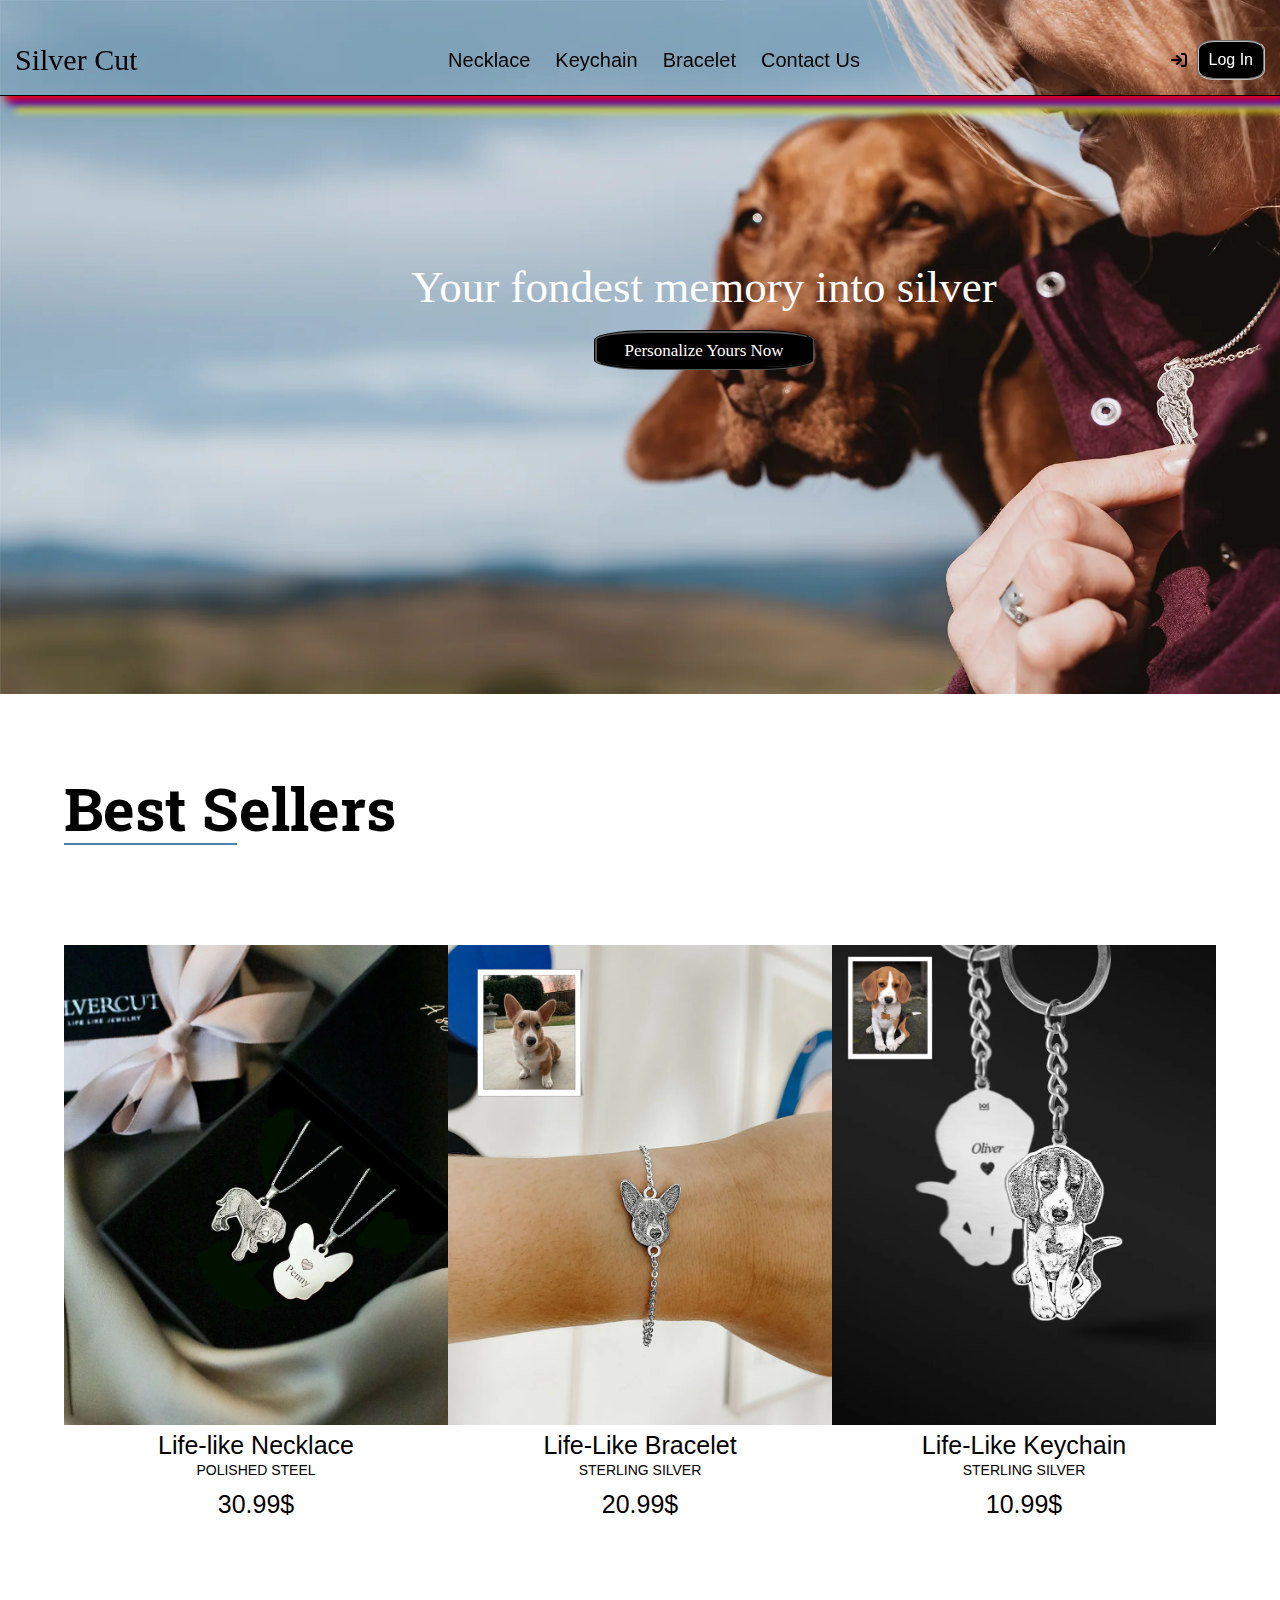
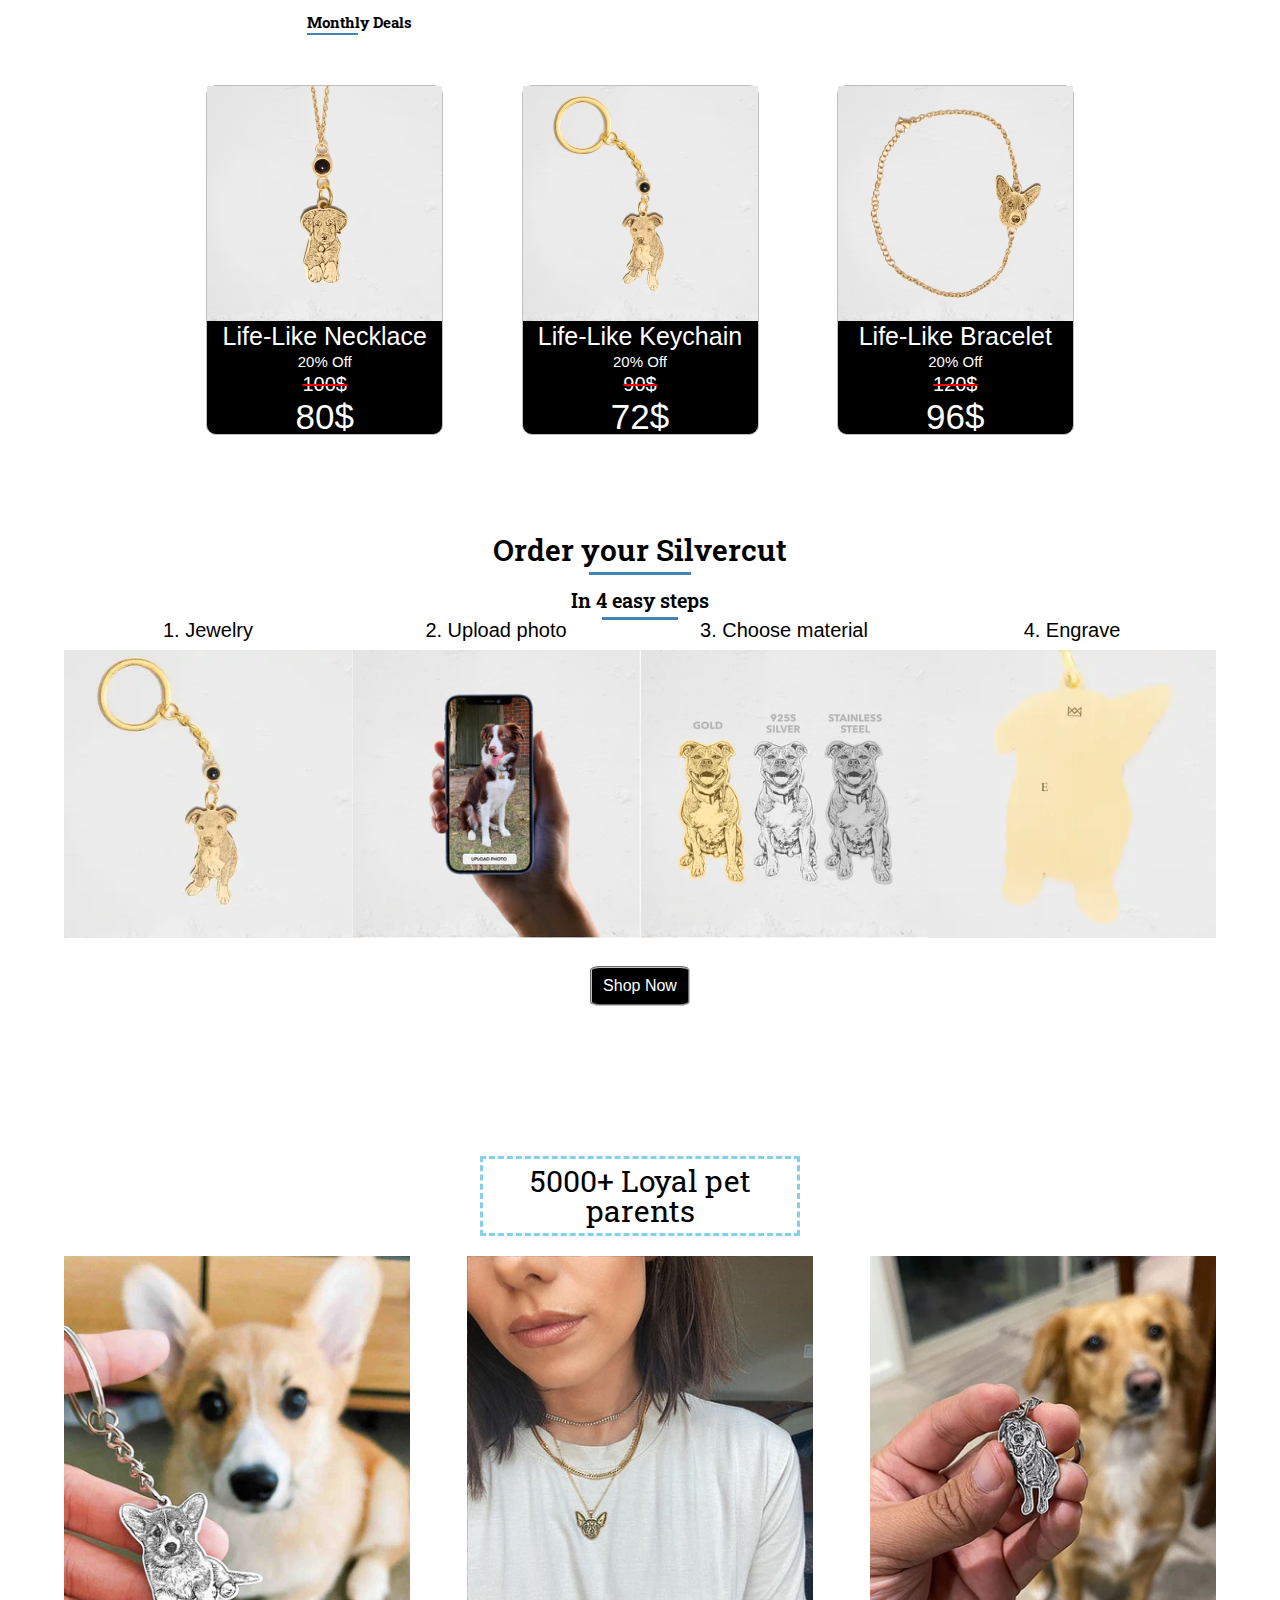
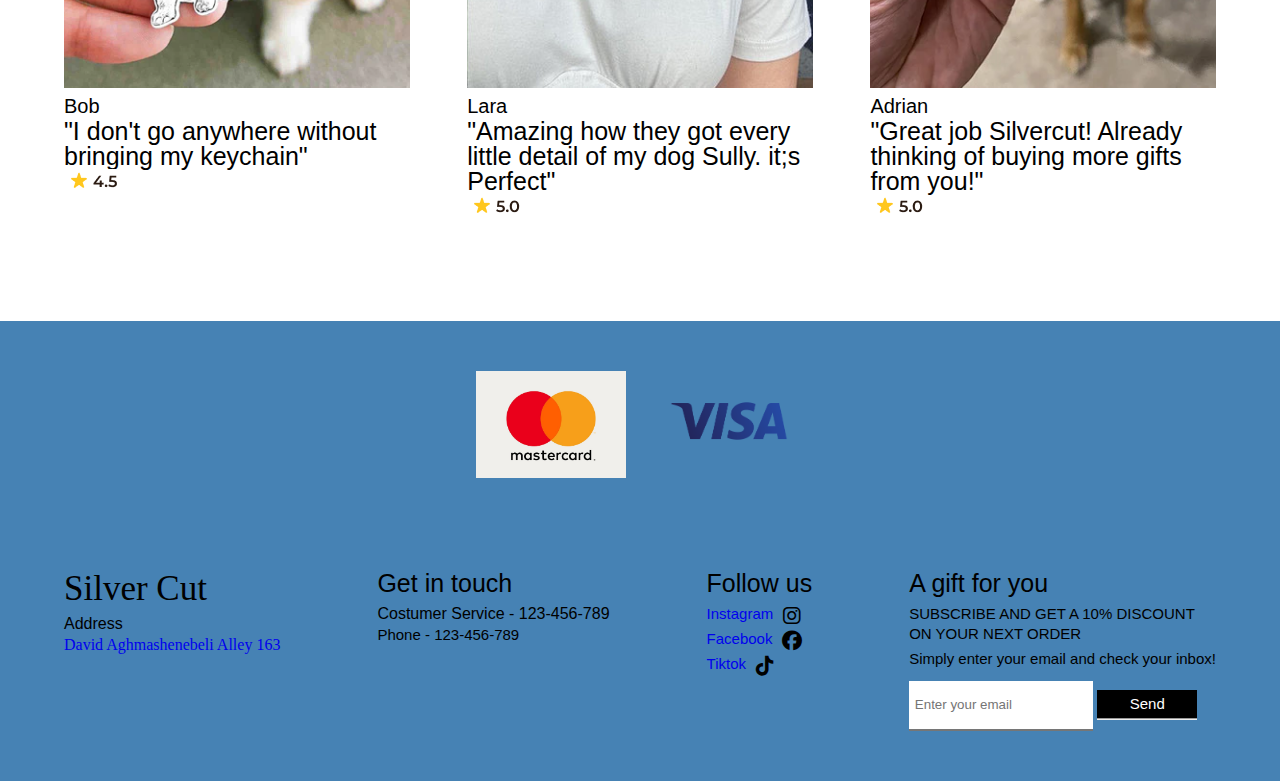
==== commit 5051002b: "responsive finish" ====
--- a/index.html
+++ b/index.html
@@ -35,6 +35,9 @@
                     </ul>
                 </nav>
             </div>
+            <div class="burgerbar">
+                <i class="fa-solid fa-bars"></i>
+            </div>
             <div>
                <div class="rightdiv">
                 <i class="fa-solid fa-arrow-right-to-bracket"></i>
@@ -48,12 +51,10 @@
     <main>
         <section class="sec1">
             <div class="titlebox">
-                <div>
                     <h1 class="sec1-h1">Your fondest memory into silver</h1>
                     <div class="yourbox">
                         <a class="per-a" href="#">Personalize Yours Now</a>
                     </div>
-                </div>
             </div>
         </section>
         <section>
@@ -89,7 +90,7 @@
             <h2 class="sec3-title">Monthly Deals</h2>
             <div class="divwraper3">
                 <div class="box">
-                    <div>
+                    <div class="productimg-box">
                         <img class="img2" src="images/necklaces_240x 11.avif" alt=""> 
                     </div>
                     <p class="productname">Life-Like Necklace</p>
@@ -193,7 +194,7 @@
                     <a href="https://www.google.com/maps/place/დავით+აღმაშენებელის+ხეივანი,+თბილისი/data=!4m2!3m1!1s0x40446deee68ad81b:0x67bff10ce81da946?sa=X&ved=1t:242&ictx=111&cshid=1716319379004268"> David Aghmashenebeli Alley 163</a>
                 </span>
             </div>
-            <div>
+            <div class="getintouch">
                 <h3 class="footer-h3">Get in touch</h3>
                 <div class="servicebox">
                     <p class="address-p">Costumer Service - 123-456-789</p>
@@ -223,7 +224,7 @@
                 <div>
                     <form action="#">
                         <label for="Email"></label>
-                        <input class="mailbox"  type="text" id="Email" name="mymail" placeholder="          Enter your email" >
+                        <input class="mailbox"  type="text" id="Email" name="mymail" placeholder=" Enter your email" >
                         <button class="sendbox" type="submit">Send</button>
                     </form>
                 </div>
--- a/css/style.css
+++ b/css/style.css
@@ -13,13 +13,28 @@
     align-items: center;
     justify-content: space-between;
     margin: 0 auto ;
-    padding-top: 25px;
+    padding-top: 25px; 
+}
+.burgerbar {
+    width: 30px;
+    height: 30px;
+    display: flex;
+    align-items: center;
+    justify-content: center;
+    color: black;
+    background-color: white;
+    display: none;
 }
 .hea-der {
     width: 100%;
     position: fixed;
     z-index: 1;
-    background-color: skyblue;
+    border: 1px solid;
+    padding: 15px;
+    box-shadow: 5px 5px 8px red, 10px 10px 8px blue, 15px 15px 8px yellow;
+    border-left: 0px;
+    border-top: 0px;
+    border-right: 0px;
 }
 .ul-li {
     display: flex;
@@ -61,7 +76,7 @@
 .log-box {
     color: white;
     background-color: black;
-    border-radius: 60%;
+    border-radius: 25%;
     padding: 10px 10px;
     border: 2px silver groove;
 }
@@ -69,6 +84,7 @@
     background-color: steelblue;
 }
 .sec1-h1 {
+    color: white;
     font-size: 45px;
     font-family: "Playwrite AU VIC", cursive;
     font-optical-sizing: auto;
@@ -76,20 +92,22 @@
     font-style: normal;
 }
 .titlebox {
+    position: absolute;
+    top: 265px;
+    left: 10%;
     max-width: 1440px;
     width: 90%;
-    padding-top: 265px;
-    padding-bottom: 265px;
     margin: 0 auto;
     display: flex;
+    flex-direction: column;
+    align-items: center;
     justify-content: center;
     text-align: center;
-    position: relative;
 }
 .sec1 {
     background-image: url(../images/Silvercut_Website-Silvercut_Website-1_1944x.webp);
     background-repeat: no-repeat;
-    background-size: cover;
+    background-size: 100%;
     height: 700px;
 }
 .img {
@@ -110,7 +128,7 @@
     display: flex;
     align-items: center;
     justify-content: center;
-    border-radius: 40%;
+    border-radius: 25%;
     border: 3px black groove;
     font-family: "Playwrite AU VIC", cursive;
     font-optical-sizing: auto;
@@ -314,7 +332,7 @@
     font-style: normal;
 }
 .sec4-title {
-    padding-top: 100px;
+    padding-top: 20px;
     padding-bottom: 10px;
     text-align: center;
     position: relative;
@@ -423,7 +441,8 @@
     margin: 100px auto 0;
 }
 .mailbox {
-    width: 300px;
+    max-width: 300px;
+    width: 60%;
     height: 50px;
     border-left: 0px;
     border-top: 0px;
@@ -686,7 +705,6 @@
     padding-top: 30px;
 }
 .support {
-    width: 200px;
     height: 40px;
     background-color: black;
     color: white;
@@ -697,12 +715,12 @@
     font-size: 20px;
 }
 .underdiv-h4 {
-    padding-bottom: 25px;
-    font-family: "Roboto Slab", serif;
-    font-optical-sizing: auto;
-    font-weight: 400;
-    font-style: normal;
-    font-size: 30px;
+    padding-bottom: 10px;
+    font-family: "Roboto Slab", serif;
+    font-optical-sizing: auto;
+    font-weight: 400;
+    font-style: normal;
+    font-size: 20px;
 }
 .number-p {
     font-family: "Roboto Slab", serif;
@@ -718,3 +736,162 @@
     width: 100%;
     background-color: skyblue;
 }
+
+
+
+/* Responsive max width 1024px */ 
+
+@media (max-width: 1024px) {
+    .divwraper2 {
+        width: 90%;
+        flex-wrap: wrap;
+        justify-content: center;
+        column-gap: 20px;
+        row-gap: 20px;
+    }
+    .sec4-title2 {
+        margin-bottom: 20px;
+    }
+    .divwraper4 {
+        flex-wrap: wrap;
+        column-gap: 20px;
+        row-gap: 20px;
+    }
+    .shop-box {
+        width: 50%;
+        height: 50px;
+    }
+    .divwraper7 {
+        flex-wrap: wrap;
+        column-gap: 100px;
+        justify-content: center;
+        row-gap: 20px;
+    }
+}
+@media (max-width: 768px) {
+    .sec1 {
+        height: 400px;
+    }
+    .divwraper3 {
+        column-gap: 25px;
+    }
+    .necklaceimg-box {
+        width: 100%;
+        height: 100%;
+    }
+    .necklace-image {
+        height: 500px;
+    }
+    .contact-imgbox {
+        width: 60%;
+    }
+    .underdiv-h4 {
+        text-align: center;
+    }
+    .divwraper7 {
+        column-gap: 50px;
+    }
+    .titlebox {
+        left: 5%;
+        top: 15%;
+    }
+    .sec1-h1 {
+        font-size: 25px;
+    }
+    .yourbox {
+        width: 20%;
+    }
+}
+@media (max-width: 480px) {
+    .sec1 {
+        background-image: url(../images/peoplehomepage.webp);
+        background-repeat: no-repeat;
+        background-size: 100%;
+        height: 800px;
+    }
+    .titlebox {
+        left: 5%;
+        top: 45%;
+    }
+    .ul-li {
+        display: none;
+    }
+    .yourbox {
+        width: 50%;
+        height: 50px;
+    }
+    .per-a {
+        font-size: 15px;
+    }
+    .burgerbar {
+        display: block;
+        display: flex;
+        align-items: center;
+        justify-content: center;
+    }
+    .productbox {
+        width: 80%;
+    }
+    .divwraper3 {
+        flex-wrap: wrap;
+        row-gap: 20px;
+    }
+    .img2 {
+        height: 200px;
+    }
+    .sec4-title {
+        margin-top: 600px;
+    }
+    .sec5-title {
+        width: 80%;
+    }
+    .getintouch {
+        display: none;
+    }
+}
+@media (max-width: 320px) {
+    .sec1 {
+        background-image: url(../images/peoplehomepage.webp);
+        background-repeat: no-repeat;
+        background-size: 100%;
+        height: 500px;
+    }
+    .titlebox {
+        left: 5%;
+        top: 30%;
+    }
+    .per-a {
+        font-size: 10px;
+    }
+    .rightdiv {
+        display: none;
+    }
+    .log-box {
+        display: none;
+    }
+    .sec1-h1 {
+        font-size: 15px;
+    }
+    .yourbox {
+        width: 40%;
+    }
+    .sec2-title {
+        font-size: 35px;
+    }
+    .productbox {
+        height: 380px;
+    }
+    .box1 {
+        width: 80%;
+    }
+    .review-p {
+        font-size: 12px;
+    }
+    .sec5-title {
+        font-size: 20px;
+    }
+    .divwraper7 {
+        flex-direction: column;
+        justify-content: center;
+    }
+}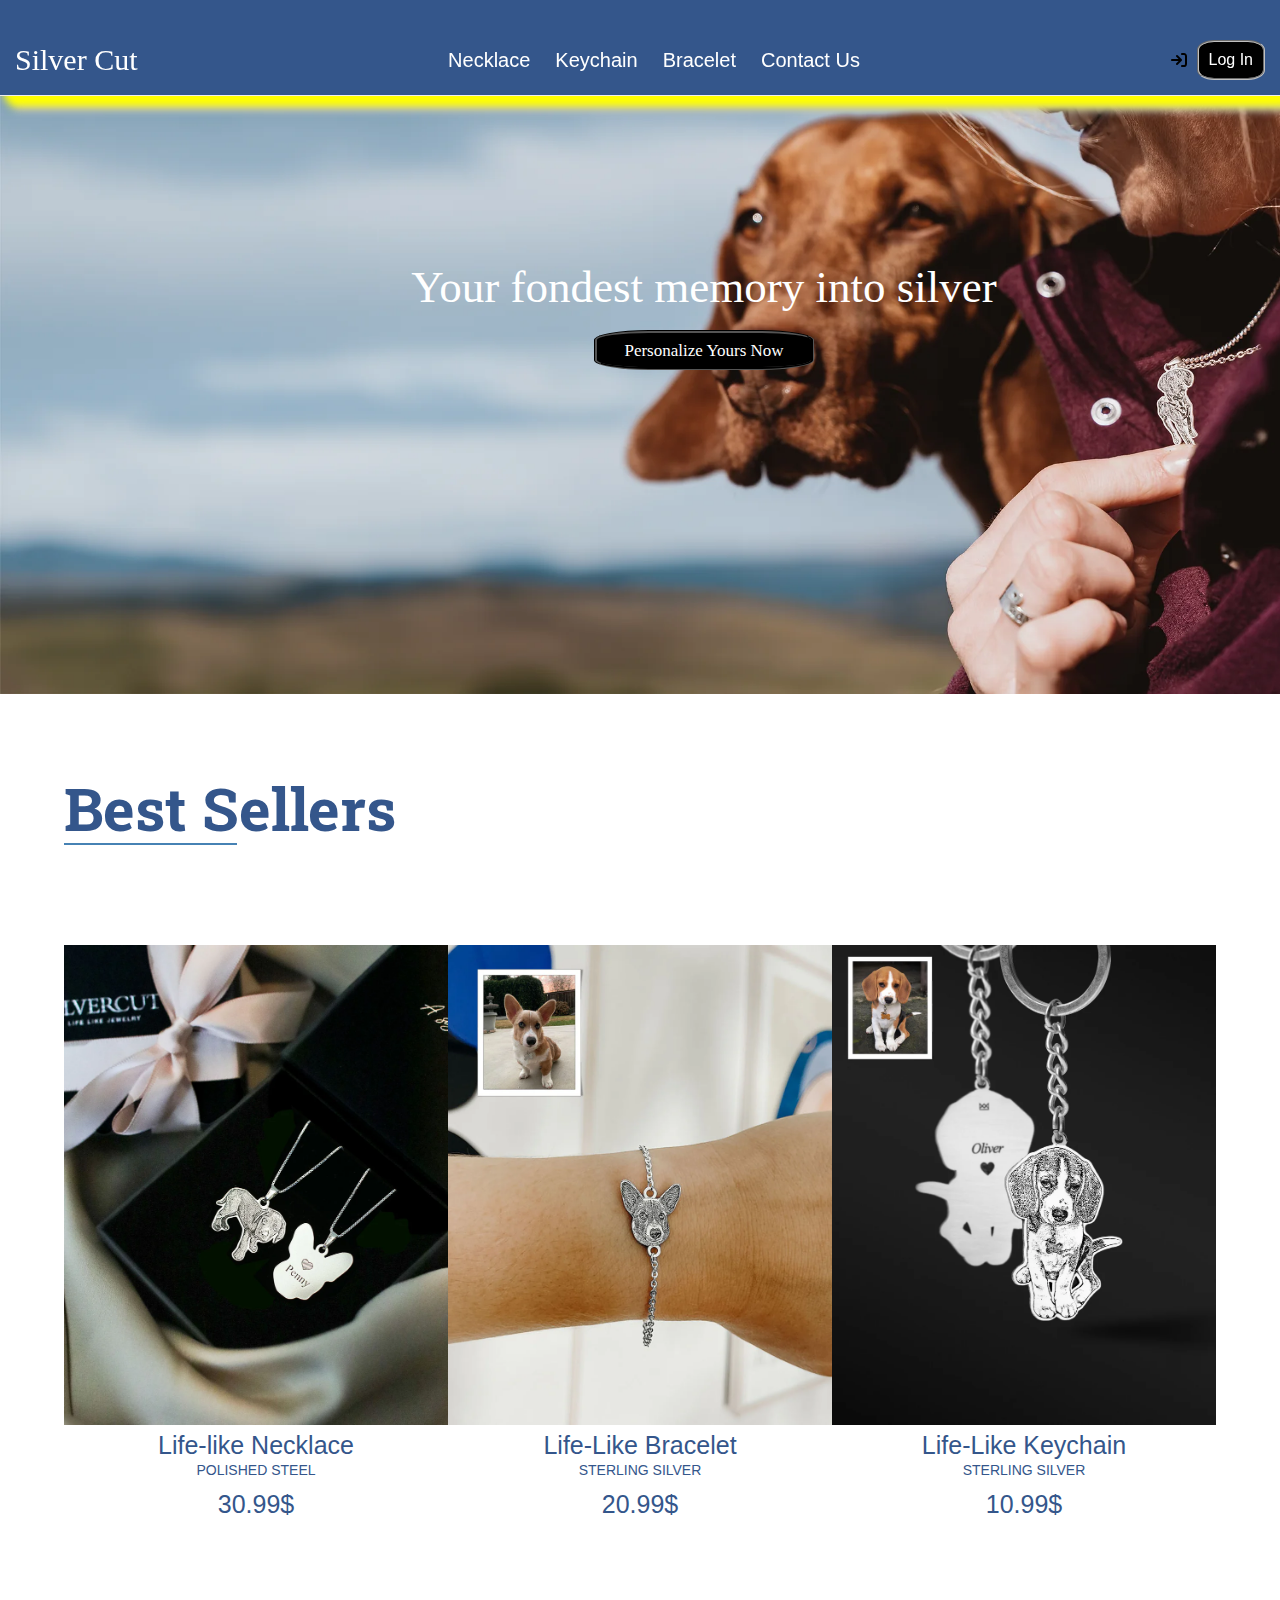
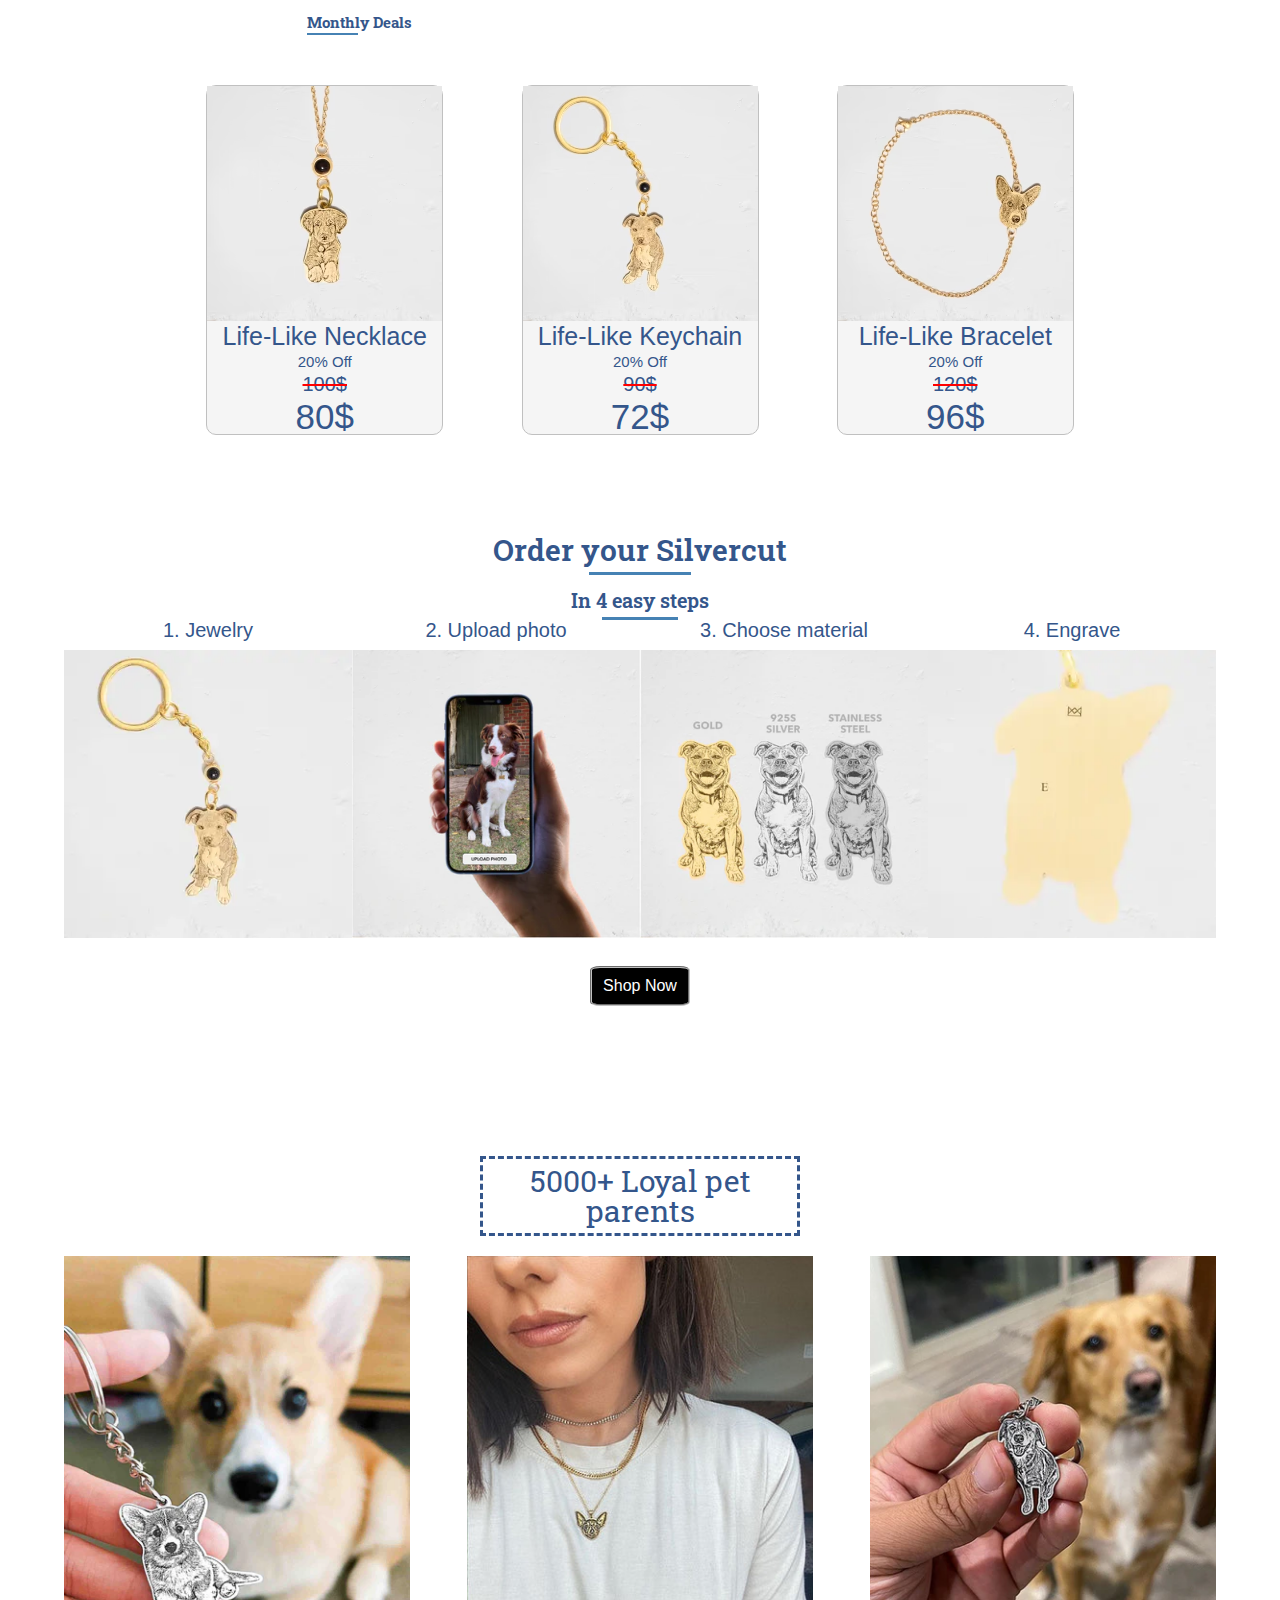
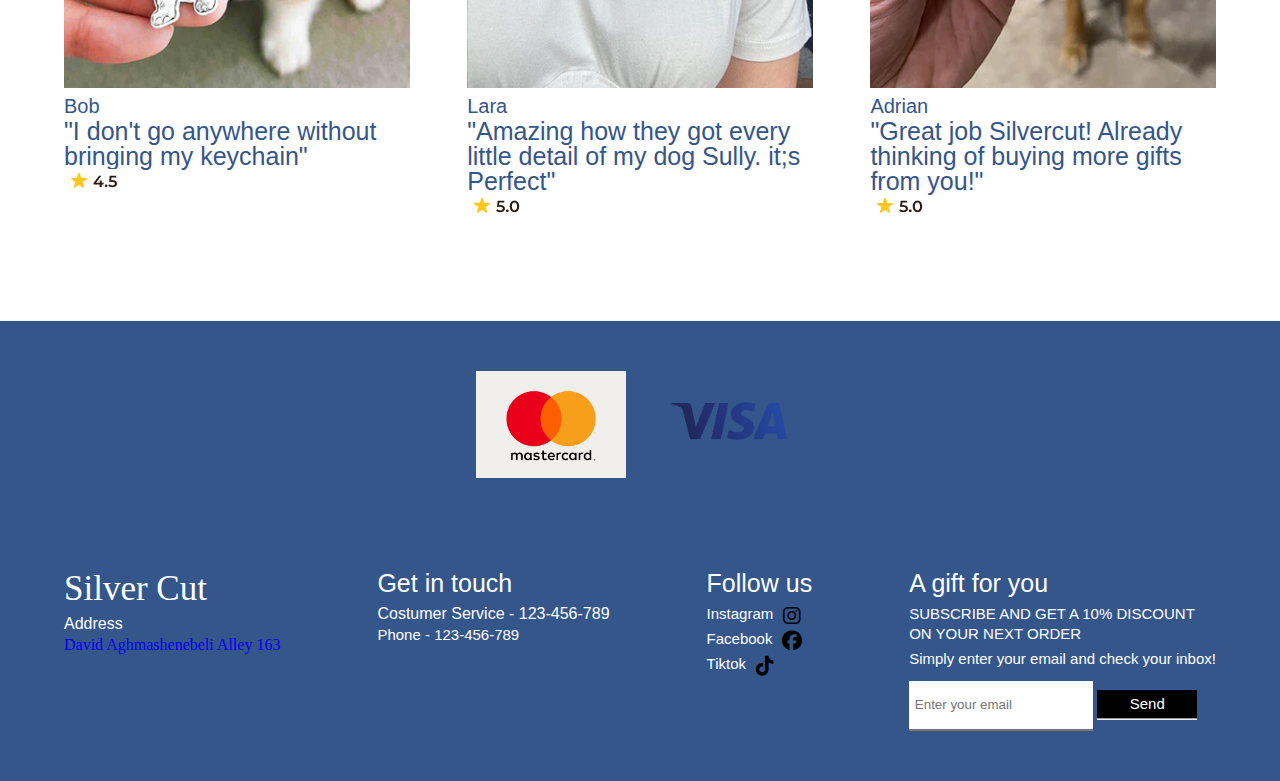
==== commit 539b5911: "Finished" ====
--- a/index.html
+++ b/index.html
@@ -3,6 +3,15 @@
 <head>
     <meta charset="UTF-8">
     <meta name="viewport" content="width=device-width, initial-scale=1.0">
+    <meta name="description" content="Dog accessories">
+    <meta name="keywords" content="Dog,Keychain,Bracelet,Necklace">
+    <meta name="author" content="Oro-Chimaru">
+    <!-- fb meta tags -->
+    <meta property="og.url" content="oro-chimaru.github.io/Finalproject/">
+    <meta property="og.type" content="website">
+    <meta property="og.title" content="Silvercut">
+    <meta property="og.description" content="Dog accessories">
+    <meta property="og.image" content="https://www.google.com/url?sa=i&url=https%3A%2F%2Fsilvercut.com%2Fproducts%2Fkeychain&psig=AOvVaw3DGfhzJCpIEFOw7urXyW2K&ust=1720655889074000&source=images&cd=vfe&opi=89978449&ved=0CBAQjRxqFwoTCNDui-KUm4cDFQAAAAAdAAAAABAE">
     <link rel="stylesheet" href="css/reset.css">
     <link rel="stylesheet" href="css/style.css">
     <link rel="preconnect" href="https://fonts.googleapis.com">
@@ -18,7 +27,7 @@
                 <a class="logo-name" href="index.html">Silver Cut</a>
             </div>
             <div>
-                <nav>
+                <nav class="navigation" id="navBar">
                     <ul class="ul-li">
                         <li>
                             <a class="nav-a" href="necklace.html">Necklace</a>
@@ -35,7 +44,7 @@
                     </ul>
                 </nav>
             </div>
-            <div class="burgerbar">
+            <div class="burgerbar" id="burgerBar">
                 <i class="fa-solid fa-bars"></i>
             </div>
             <div>
@@ -204,15 +213,15 @@
             <div>
                 <h3 class="footer-h3">Follow us</h3>
                 <div class="socmedia-box instabox">
-                    <p class="footer-details"><a href="#">Instagram</a></p>
+                    <p class="footer-details"><a class="inst" href="#">Instagram</a></p>
                     <i class="fa-brands fa-instagram"></i>
                 </div>
                 <div class="socmedia-box fbbox">
-                    <p class="footer-details"><a href="#">Facebook</a></p>
+                    <p class="footer-details"><a class="inst" href="#">Facebook</a></p>
                     <i class="fa-brands fa-facebook"></i>
                 </div>
                 <div class="socmedia-box">
-                    <p class="footer-details"><a href="#">Tiktok</a></p>
+                    <p class="footer-details"><a class="inst" href="#">Tiktok</a></p>
                     <i class="fa-brands fa-tiktok"></i>
                 </div>
             </div>
@@ -231,5 +240,6 @@
             </div>
         </div>
     </footer>
+    <script src="scripts/script.js"></script>
 </body>
 </html>--- a/css/style.css
+++ b/css/style.css
@@ -1,5 +1,5 @@
 .logo-name {
-    color: black;
+    color: white;
     font-size: 30px;
     font-family: "Playwrite AU VIC", cursive;
     font-optical-sizing: auto;
@@ -14,6 +14,7 @@
     justify-content: space-between;
     margin: 0 auto ;
     padding-top: 25px; 
+    position: relative;
 }
 .burgerbar {
     width: 30px;
@@ -29,9 +30,10 @@
     width: 100%;
     position: fixed;
     z-index: 1;
-    border: 1px solid;
+    border: 1px groove;
     padding: 15px;
-    box-shadow: 5px 5px 8px red, 10px 10px 8px blue, 15px 15px 8px yellow;
+    background-color: #34568B;
+    box-shadow: 5px 5px 8px yellow, 10px 10px 8px yellow, 15px 15px 8px silver;
     border-left: 0px;
     border-top: 0px;
     border-right: 0px;
@@ -47,7 +49,7 @@
     font-optical-sizing: auto;
     font-weight: 300;
     font-style: normal;
-    color: black;
+    color: white;
 }
 .nav-a::after {
     content: " ";
@@ -154,7 +156,7 @@
     height: 600px;
 }
 .productbox:hover {
-    background-color: skyblue;
+    background-color: whitesmoke;
     border-radius: 5%;
     border: 1px groove white;
 }
@@ -169,8 +171,10 @@
     font-optical-sizing: auto;
     font-weight: 500;
     font-style: normal;
+    color: #34568B;
 }
 .imgboxinfo2 {
+    color: #34568B;
     text-align: center;
     padding-top: 5px;
     padding-bottom: 10px;
@@ -181,6 +185,7 @@
     font-style: normal;
 }
 .sec2-title {
+    color: #34568B;
     max-width: 1440px;
     width: 90%;
     height: 45px;
@@ -229,8 +234,10 @@
     font-optical-sizing: auto;
     font-weight: 300;
     font-style: normal;
+    color: #34568B;
 }
 .productname {
+    color: #34568B;
     font-size: 25px;
     text-align: center;
     font-family: "Dosis", sans-serif;
@@ -239,6 +246,7 @@
     font-style: normal;
 }
 .sale {
+    color: #34568B;
     padding-top: 5px;
     padding-bottom: 5px;
     font-size: 15px;
@@ -249,6 +257,7 @@
     font-style: normal;
 }
 .saleprice {
+    color: #34568B;
     padding-top: 5px;
     font-size: 35px;
     text-align: center;
@@ -261,9 +270,10 @@
     border-radius: 10px;
     border: 1px silver groove;
     color: white;
-    background-color: black;
+    background-color: whitesmoke;
 }
 .sec3-title {
+    color: #34568B;
     height: 20px;
     max-width: 1440px;
     width: 80%;
@@ -301,6 +311,7 @@
     width: 300px;
 }
 .tutorial-p {
+    color: #34568B;
     text-align: center;
     padding-bottom: 10px;
     font-size: 20px;
@@ -332,6 +343,7 @@
     font-style: normal;
 }
 .sec4-title {
+    color: #34568B;
     padding-top: 20px;
     padding-bottom: 10px;
     text-align: center;
@@ -352,6 +364,7 @@
     bottom: 0;
 }
 .sec4-title2 {
+    color: #34568B;
     text-align: center;
     padding-top: 15px;
     padding-bottom: 10px;
@@ -375,6 +388,7 @@
     height: 500px;
 }
 .sec5-title {
+    color: #34568B;
     max-width: 1440px;
     width: 25%;
     height: 80px;
@@ -385,7 +399,7 @@
     margin-top: 150px;
     margin-bottom: 20px;
     text-align: center;
-    border: 3px dashed skyblue;
+    border: 3px dashed #34568B;
     font-family: "Roboto Slab", serif;
     font-optical-sizing: auto;
     font-weight: 400;
@@ -406,6 +420,7 @@
     width: 100%;
 }
 .name-p {
+    color: #34568B;
     font-size: 20px;
     padding-top: 5px;
     padding-bottom: 3px;
@@ -415,6 +430,7 @@
     font-style: normal;
 }
 .review-p {
+    color: #34568B;
     font-size: 25px;
     font-family: "Dosis", sans-serif;
     font-optical-sizing: auto;
@@ -429,7 +445,7 @@
     width: 100%;
 }
 .sec6 {
-    background-color: steelblue;
+    background-color: #34568B;
 }
 .divwraper6 {
     padding-top: 50px;
@@ -466,7 +482,7 @@
 
 }
 .foot-er {
-    background-color: steelblue;
+    background-color: #34568B;
 }
 .divwraper7 {
     display: flex;
@@ -478,6 +494,7 @@
     padding-bottom: 50px;
 }
 .foot-h3 {
+    color: white;
     font-size: 35px;
     font-family: "Playwrite AU VIC", cursive;
     font-optical-sizing: auto;
@@ -485,6 +502,7 @@
     font-style: normal;
 }
 .address-p {
+    color: white;
     padding-top: 10px;
     padding-bottom: 5px;
     font-family: "Dosis", sans-serif;
@@ -493,13 +511,18 @@
     font-style: normal;
 }
 .footer-h3 {
+    color: white;
     font-family: "Dosis", sans-serif;
     font-optical-sizing: auto;
     font-weight: 400;
     font-style: normal;
     font-size: 25px;
 }
+.inst {
+    color: white;
+}
 .footer-details {
+    color: white;
     font-family: "Dosis", sans-serif;
     font-optical-sizing: auto;
     font-weight: 200;
@@ -519,6 +542,7 @@
     padding-bottom: 5px;
 }
 .sale-p {
+    color: white;
     padding-top: 10px;
     padding-bottom: 5px;
     font-size: 15px;
@@ -528,6 +552,7 @@
     font-style: normal;
 }
 .sale-p2 {
+    color: white;
     font-size: 15px;
     font-family: "Dosis", sans-serif;
     font-optical-sizing: auto;
@@ -535,6 +560,7 @@
     font-style: normal;
 }
 .last-p {
+    color: white;
     padding-top: 10px;
     padding-bottom: 15px;
     font-size: 15px;
@@ -558,6 +584,7 @@
     background-color: skyblue;
 }
 .necklace-title {
+    color: #34568B;
     margin-top: 50px;
     margin-bottom: 20px;
     text-align: center;
@@ -573,6 +600,7 @@
     align-items: center;
 }
 .necklace-name {
+    color: #34568B;
     font-size: 25px;
     font-family: "Dosis", sans-serif;
     font-optical-sizing: auto;
@@ -580,6 +608,7 @@
     font-style: normal;
 }
 .necklace-price {
+    color: #34568B;
     margin-top: 10px;
     margin-bottom: 5px;
     font-size: 25px;
@@ -589,6 +618,7 @@
     font-style: normal;
 }
 .review {
+    color: #34568B;
     font-size: 15px;
     font-family: "Dosis", sans-serif;
     font-optical-sizing: auto;
@@ -600,6 +630,7 @@
     width: 250px;
 }
 .engraving-text {
+    color: #34568B;
     font-size: 20px;
     font-family: "Dosis", sans-serif;
     font-optical-sizing: auto;
@@ -614,13 +645,14 @@
     column-gap: 30px;
 }
 .number1 {
+    color: white;
     width: 30px;
     height: 30px;
     display: flex;
     align-items: center;
     justify-content: center;
     border-radius: 50%;
-    background-color: skyblue;
+    background-color: #34568B;
 }
 .entertextbox {
     margin-top: 15px;
@@ -669,6 +701,7 @@
     text-align: center;
 }
 .contact-h2 {
+    color: #34568B;
     font-size: 45px;
     margin-bottom: 10px;
     font-family: "Roboto Slab", serif;
@@ -677,6 +710,7 @@
     font-style: normal;
 }
 .contact-p {
+    color: #34568B;
     font-size: 15px;
     font-family: "Roboto Slab", serif;
     font-optical-sizing: auto;
@@ -734,7 +768,9 @@
 }
 .k-head {
     width: 100%;
-    background-color: skyblue;
+    height: 80px;
+    background-color: #34568B;
+    box-shadow: 5px 5px 8px yellow, 10px 10px 8px yellow, 15px 15px 8px silver;
 }
 
 
@@ -788,8 +824,12 @@
     .underdiv-h4 {
         text-align: center;
     }
+    .getintouch {
+        display: none;
+    }
     .divwraper7 {
         column-gap: 50px;
+        flex-wrap: wrap;
     }
     .titlebox {
         left: 5%;
@@ -813,8 +853,17 @@
         left: 5%;
         top: 45%;
     }
+    .navigation {
+        display: none;
+    }
+    .nav-a {
+        color: black;
+    }
     .ul-li {
-        display: none;
+        flex-direction: column;
+        position: absolute;
+        left: 200px;
+        top: 70px;
     }
     .yourbox {
         width: 50%;
@@ -828,6 +877,12 @@
         display: flex;
         align-items: center;
         justify-content: center;
+        position: absolute;
+        top: 30px;
+        left: 220px;
+    }
+    .navigation.newNavigation {
+        display: block;
     }
     .productbox {
         width: 80%;
@@ -847,6 +902,12 @@
     }
     .getintouch {
         display: none;
+    }
+    .necklace-title {
+        font-size: 25px;
+    }
+    .necklace-divwraper {
+        flex-direction: column;
     }
 }
 @media (max-width: 320px) {
@@ -894,4 +955,22 @@
         flex-direction: column;
         justify-content: center;
     }
+    .contact-h2 {
+        font-size: 20px;
+    }
+    .contact-p {
+        font-size: 10px;
+    }
+    .underdiv-h4 {
+        font-size: 15px;
+    }
+    .number-p {
+        font-size: 10px;
+    }
+    .support-box {
+        width: 100%;
+    }
+    .support {
+        font-size: 10px;
+    }
 }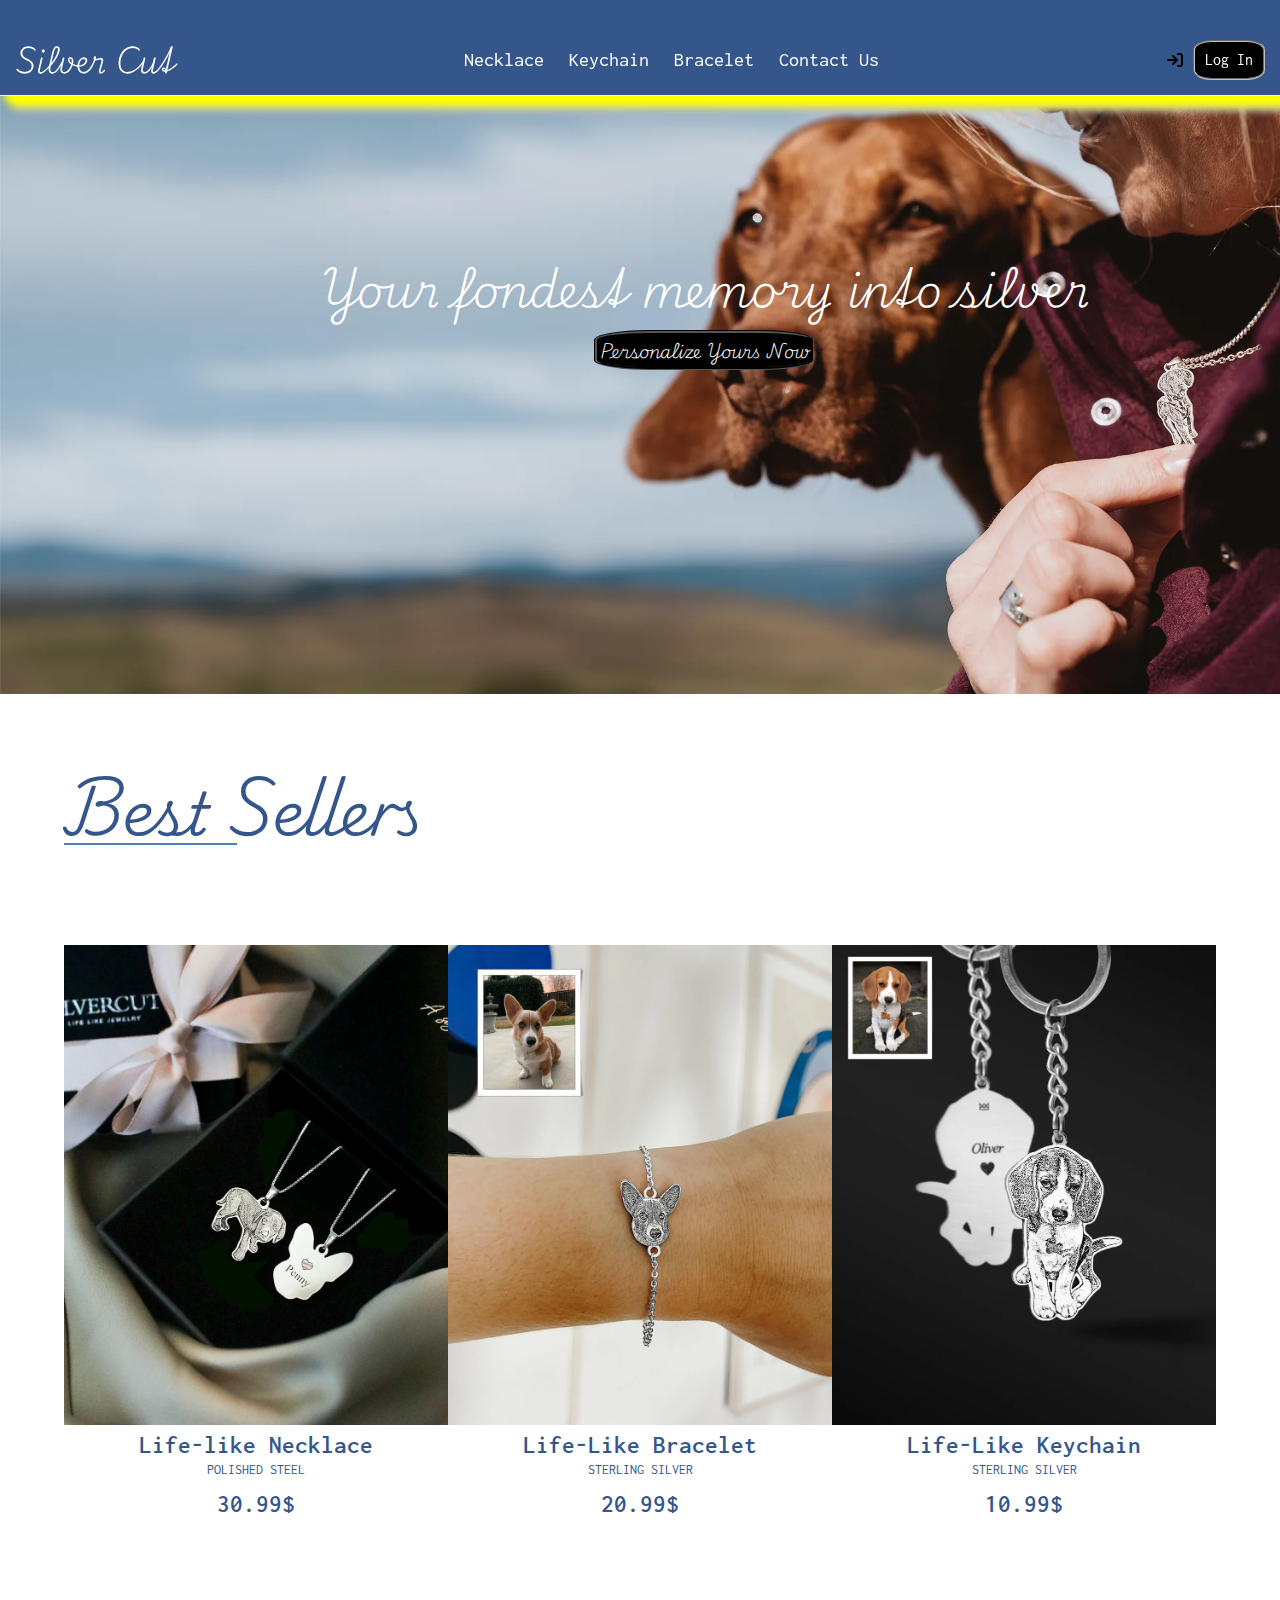
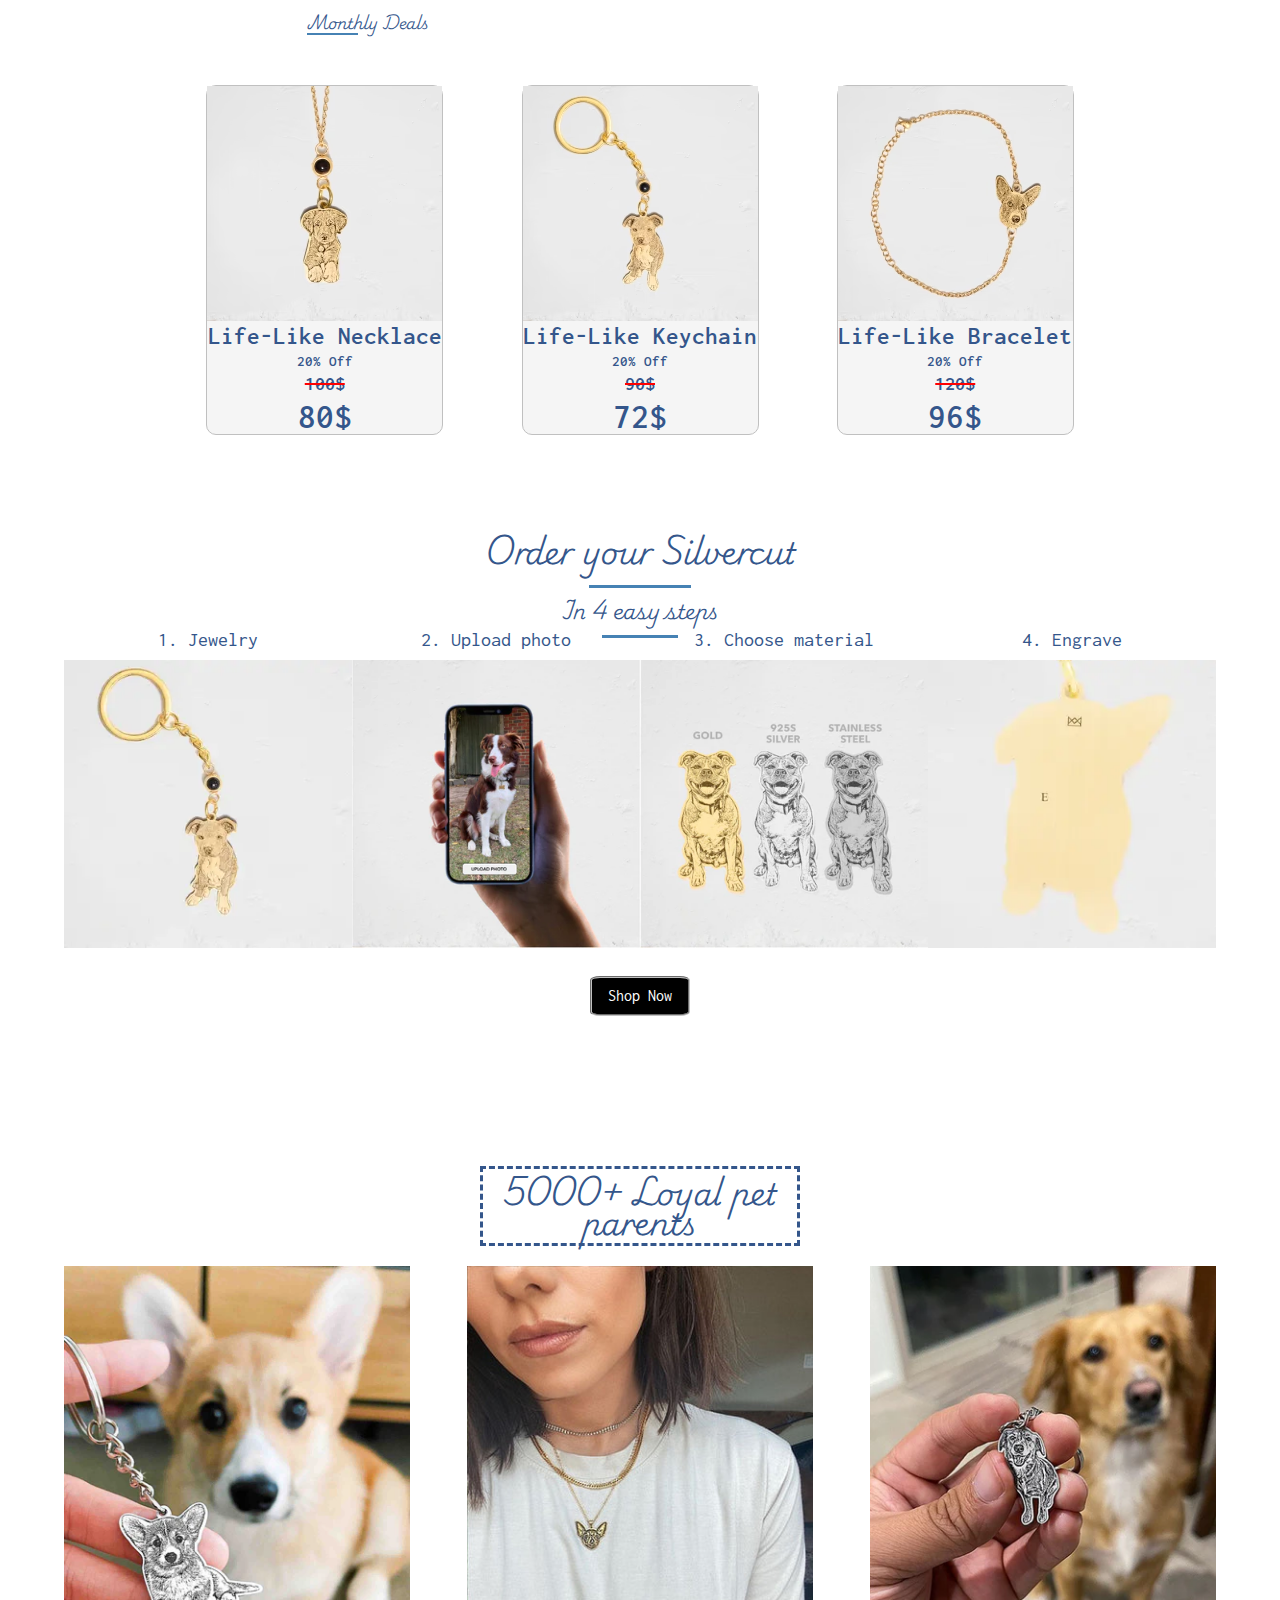
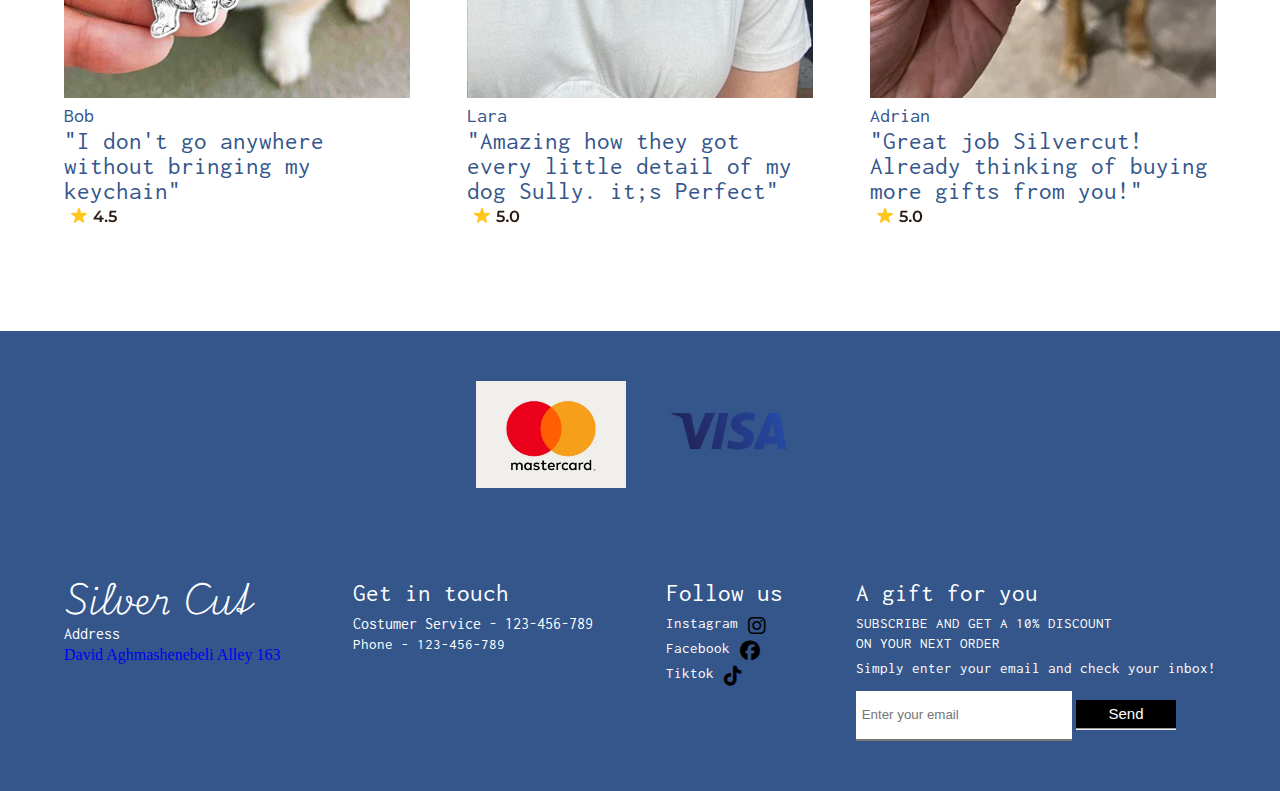
==== commit 516bf060: "finished" ====
--- a/index.html
+++ b/index.html
@@ -16,8 +16,12 @@
     <link rel="stylesheet" href="css/style.css">
     <link rel="preconnect" href="https://fonts.googleapis.com">
     <link rel="preconnect" href="https://fonts.gstatic.com" crossorigin>
-    <link href="https://fonts.googleapis.com/css2?family=Roboto+Slab:wght@700&display=swap" rel="stylesheet">
+    <link href="https://fonts.googleapis.com/css2?family=Inconsolata&display=swap" rel="stylesheet">
     <link rel="stylesheet" href="https://cdnjs.cloudflare.com/ajax/libs/font-awesome/6.5.2/css/all.min.css    ">
+    <link href="https://fonts.googleapis.com/css2?family=Playwrite+NO:wght@300&display=swap" rel="stylesheet">
+    <link href="https://fonts.googleapis.com/css2?family=Inconsolata&display=swap" rel="stylesheet">
+    <link href="https://fonts.googleapis.com/css2?family=Inconsolata&family=Playwrite+AT:ital,wght@1,200&display=swap" rel="stylesheet">
+    <link href="https://fonts.googleapis.com/css2?family=Inconsolata:wght@600&display=swap" rel="stylesheet">
     <title>Finalproject</title>
 </head>
 <body>
@@ -100,7 +104,7 @@
             <div class="divwraper3">
                 <div class="box">
                     <div class="productimg-box">
-                        <img class="img2" src="images/necklaces_240x 11.avif" alt=""> 
+                        <img class="img2" src="images/Necklace1.avif" alt=""> 
                     </div>
                     <p class="productname">Life-Like Necklace</p>
                     <p class="sale">20% Off</p>
@@ -133,19 +137,19 @@
             <div class="divwraper4">
                 <div class="box1">
                     <p class="tutorial-p">1. Jewelry</p>
-                    <img class="img4" src="images/Black_heart_-_Gold_-_Front_1_360x 1111.webp" alt="">
+                    <img class="img4" src="images/blackheartgold1.webp" alt="">
                 </div>
                 <div class="box1">
                     <p class="tutorial-p">2. Upload photo</p>
-                    <img class="img4" src="images/Black_heart_-_Gold_-_Front_4_360x 2222.webp" alt="">
+                    <img class="img4" src="images/blackheart2.webp" alt="">
                 </div>
                 <div class="box1">
                     <p class="tutorial-p">3. Choose material</p>
-                    <img class="img4" src="images/Black_heart_-_Gold_-_Front_5_360x 33333.webp" alt="">
+                    <img class="img4" src="images/blackheart3.webp" alt="">
                 </div>
                 <div class="box1">
                     <p class="tutorial-p">4. Engrave</p>
-                    <img class="img4" src="images/Black_heart_-_Gold_-_Front_6_360x 4444.webp" alt="">
+                    <img class="img4" src="images/blackheart4.webp" alt="">
                 </div>
             </div>
             <div>
@@ -158,11 +162,11 @@
             <h2 class="sec5-title">5000+ Loyal pet parents</h2>
             <div class="divwraper5">
                 <div class="box11">
-                    <img class="img5" src="images/88ADD496-02C7-4E82-83A3-D373CFF89C0F_e0b79fd3-0a0e-47de-9a89-c87bfd560bce_360x 112.webp" alt="">
+                    <img class="img5" src="images/englishdog.webp" alt="">
                     <p class="name-p">Bob</p>
                     <p class="review-p">"I don't go anywhere without bringing my keychain"</p>
                     <div>
-                        <img src="logos/Group 16 (1).png" alt="">
+                        <img src="logos/review45.png" alt="">
                     </div>
                 </div>
                 <div class="box11">
@@ -170,7 +174,7 @@
                     <p class="name-p">Lara</p>
                     <p class="review-p">"Amazing how they got every little detail of my dog Sully. it;s Perfect"</p>
                     <div>
-                        <img src="logos/Group 16.png" alt="">
+                        <img src="logos/review5.png" alt="">
                     </div>
                 </div>
                 <div class="box11">
@@ -178,7 +182,7 @@
                     <p class="name-p">Adrian</p>
                     <p class="review-p">"Great job Silvercut! Already thinking of buying more gifts from you!"</p>
                     <div>
-                        <img src="logos/Group 16.png" alt="">
+                        <img src="logos/review5.png" alt="">
                     </div>
                 </div>
             </div>
--- a/css/style.css
+++ b/css/style.css
@@ -1,10 +1,10 @@
 .logo-name {
     color: white;
     font-size: 30px;
-    font-family: "Playwrite AU VIC", cursive;
-    font-optical-sizing: auto;
-    font-weight: 400;
-    font-style: normal;
+    font-family: "Playwrite AT", cursive;
+    font-optical-sizing: auto;
+    font-weight: 200;
+    font-style: italic;
 }
 .divwraper {
     max-width: 1440px;
@@ -45,10 +45,12 @@
 .nav-a {
     position: relative;
     font-size: 20px;
-    font-family: "Dosis", sans-serif;
-    font-optical-sizing: auto;
-    font-weight: 300;
-    font-style: normal;
+    font-family: "Inconsolata", monospace;
+    font-optical-sizing: auto;
+    font-weight: 400;
+    font-style: normal;
+    font-variation-settings:
+      "wdth" 100;
     color: white;
 }
 .nav-a::after {
@@ -65,10 +67,12 @@
     width: 100%;
 }
 .log-p {
-    font-family: "Dosis", sans-serif;
-    font-optical-sizing: auto;
-    font-weight: 500;
-    font-style: normal;
+    font-family: "Inconsolata", monospace;
+    font-optical-sizing: auto;
+    font-weight: 400;
+    font-style: normal;
+    font-variation-settings:
+      "wdth" 100;
 }
 .rightdiv {
     display: flex;
@@ -88,10 +92,10 @@
 .sec1-h1 {
     color: white;
     font-size: 45px;
-    font-family: "Playwrite AU VIC", cursive;
-    font-optical-sizing: auto;
-    font-weight: 300;
-    font-style: normal;
+    font-family: "Playwrite AT", cursive;
+    font-optical-sizing: auto;
+    font-weight: 200;
+    font-style: italic;
 }
 .titlebox {
     position: absolute;
@@ -143,6 +147,10 @@
 }
 .per-a {
     color: white;
+    font-family: "Playwrite AT", cursive;
+    font-optical-sizing: auto;
+    font-weight: 200;
+    font-style: italic;
 }
 .divwraper2 {
     max-width: 1440px;
@@ -167,10 +175,12 @@
     text-align: center;
     padding-top: 5px;
     font-size: 25px;
-    font-family: "Dosis", sans-serif;
-    font-optical-sizing: auto;
-    font-weight: 500;
-    font-style: normal;
+    font-family: "Inconsolata", monospace;
+    font-optical-sizing: auto;
+    font-weight: 600;
+    font-style: normal;
+    font-variation-settings:
+      "wdth" 100;
     color: #34568B;
 }
 .imgboxinfo2 {
@@ -179,10 +189,12 @@
     padding-top: 5px;
     padding-bottom: 10px;
     font-size: 14px;
-    font-family: "Dosis", sans-serif;
-    font-optical-sizing: auto;
-    font-weight: 200;
-    font-style: normal;
+    font-family: "Inconsolata", monospace;
+    font-optical-sizing: auto;
+    font-weight: 400;
+    font-style: normal;
+    font-variation-settings:
+      "wdth" 100;
 }
 .sec2-title {
     color: #34568B;
@@ -192,9 +204,9 @@
     margin: 100px auto 0;
     font-size: 60px;
     line-height: 15px;
-    font-family: "Roboto Slab", serif;
-    font-optical-sizing: auto;
-    font-weight: 700;
+    font-family: "Playwrite NO", cursive;
+    font-optical-sizing: auto;
+    font-weight: 300;
     font-style: normal;
     position: relative;
 }
@@ -230,20 +242,24 @@
     text-decoration: line-through red;
     font-size: 20px;
     text-align: center;
-    font-family: "Dosis", sans-serif;
-    font-optical-sizing: auto;
-    font-weight: 300;
-    font-style: normal;
+    font-family: "Inconsolata", monospace;
+    font-optical-sizing: auto;
+    font-weight: 600;
+    font-style: normal;
+    font-variation-settings:
+      "wdth" 100;
     color: #34568B;
 }
 .productname {
     color: #34568B;
     font-size: 25px;
     text-align: center;
-    font-family: "Dosis", sans-serif;
-    font-optical-sizing: auto;
-    font-weight: 500;
-    font-style: normal;
+    font-family: "Inconsolata", monospace;
+    font-optical-sizing: auto;
+    font-weight: 600;
+    font-style: normal;
+    font-variation-settings:
+      "wdth" 100;
 }
 .sale {
     color: #34568B;
@@ -251,20 +267,24 @@
     padding-bottom: 5px;
     font-size: 15px;
     text-align: center;
-    font-family: "Dosis", sans-serif;
-    font-optical-sizing: auto;
-    font-weight: 300;
-    font-style: normal;
+    font-family: "Inconsolata", monospace;
+    font-optical-sizing: auto;
+    font-weight: 600;
+    font-style: normal;
+    font-variation-settings:
+      "wdth" 100;
 }
 .saleprice {
     color: #34568B;
     padding-top: 5px;
     font-size: 35px;
     text-align: center;
-    font-family: "Dosis", sans-serif;
-    font-optical-sizing: auto;
-    font-weight: 400;
-    font-style: normal;
+    font-family: "Inconsolata", monospace;
+    font-optical-sizing: auto;
+    font-weight: 600;
+    font-style: normal;
+    font-variation-settings:
+      "wdth" 100;
 }
 .box {
     border-radius: 10px;
@@ -282,10 +302,9 @@
     display: flex;
     justify-content: flex-start;
     position: relative;
-    font-family: "Roboto Slab", serif;
-    font-optical-sizing: auto;
-    font-weight: 700;
-    font-style: normal;
+    font-family: "Playwrite NO", cursive;
+    font-optical-sizing: auto;
+    font-weight: 300;
     font-size: 15px;
 }
 .sec3-title::after {
@@ -315,10 +334,12 @@
     text-align: center;
     padding-bottom: 10px;
     font-size: 20px;
-    font-family: "Dosis", sans-serif;
-    font-optical-sizing: auto;
-    font-weight: 400;
-    font-style: normal;
+    font-family: "Inconsolata", monospace;
+    font-optical-sizing: auto;
+    font-weight: 400;
+    font-style: normal;
+    font-variation-settings:
+      "wdth" 100;
 }
 .shop-box {
     width: 100px;
@@ -337,20 +358,22 @@
 }
 .shop-p {
     color: white;
-    font-family: "Dosis", sans-serif;
-    font-optical-sizing: auto;
-    font-weight: 500;
-    font-style: normal;
+    font-family: "Inconsolata", monospace;
+    font-optical-sizing: auto;
+    font-weight: 400;
+    font-style: normal;
+    font-variation-settings:
+      "wdth" 100;
 }
 .sec4-title {
     color: #34568B;
     padding-top: 20px;
-    padding-bottom: 10px;
+    padding-bottom: 20px;
     text-align: center;
     position: relative;
-    font-family: "Roboto Slab", serif;
-    font-optical-sizing: auto;
-    font-weight: 600;
+    font-family: "Playwrite NO", cursive;
+    font-optical-sizing: auto;
+    font-weight: 300;
     font-style: normal;
     font-size: 30px;
 }
@@ -361,7 +384,7 @@
     height: 3px;
     position: absolute;
     left: 46%;
-    bottom: 0;
+    top: 70px;
 }
 .sec4-title2 {
     color: #34568B;
@@ -369,9 +392,9 @@
     padding-top: 15px;
     padding-bottom: 10px;
     position: relative;
-    font-family: "Roboto Slab", serif;
-    font-optical-sizing: auto;
-    font-weight: 600;
+    font-family: "Playwrite NO", cursive;
+    font-optical-sizing: auto;
+    font-weight: 300;
     font-style: normal;
     font-size: 20px;
 }
@@ -382,7 +405,7 @@
     height: 3px;
     position: absolute;
     left: 47%;
-    bottom: 0;
+    top: 50px;
 }
 .sec3{
     height: 500px;
@@ -400,9 +423,9 @@
     margin-bottom: 20px;
     text-align: center;
     border: 3px dashed #34568B;
-    font-family: "Roboto Slab", serif;
-    font-optical-sizing: auto;
-    font-weight: 400;
+    font-family: "Playwrite NO", cursive;
+    font-optical-sizing: auto;
+    font-weight: 300;
     font-style: normal;
     font-size: 30px;
 }
@@ -424,18 +447,22 @@
     font-size: 20px;
     padding-top: 5px;
     padding-bottom: 3px;
-    font-family: "Dosis", sans-serif;
-    font-optical-sizing: auto;
-    font-weight: 300;
-    font-style: normal;
+    font-family: "Inconsolata", monospace;
+    font-optical-sizing: auto;
+    font-weight: 400;
+    font-style: normal;
+    font-variation-settings:
+      "wdth" 100;
 }
 .review-p {
     color: #34568B;
     font-size: 25px;
-    font-family: "Dosis", sans-serif;
-    font-optical-sizing: auto;
-    font-weight: 400;
-    font-style: normal;
+    font-family: "Inconsolata", monospace;
+    font-optical-sizing: auto;
+    font-weight: 400;
+    font-style: normal;
+    font-variation-settings:
+      "wdth" 100;
 }
 .mastercard-box {
     width: 150px;
@@ -496,26 +523,30 @@
 .foot-h3 {
     color: white;
     font-size: 35px;
-    font-family: "Playwrite AU VIC", cursive;
-    font-optical-sizing: auto;
-    font-weight: 400;
-    font-style: normal;
+    font-family: "Playwrite AT", cursive;
+    font-optical-sizing: auto;
+    font-weight: 200;
+    font-style: italic;
 }
 .address-p {
     color: white;
     padding-top: 10px;
     padding-bottom: 5px;
-    font-family: "Dosis", sans-serif;
-    font-optical-sizing: auto;
-    font-weight: 200;
-    font-style: normal;
+    font-family: "Inconsolata", monospace;
+    font-optical-sizing: auto;
+    font-weight: 400;
+    font-style: normal;
+    font-variation-settings:
+      "wdth" 100;
 }
 .footer-h3 {
     color: white;
-    font-family: "Dosis", sans-serif;
-    font-optical-sizing: auto;
-    font-weight: 400;
-    font-style: normal;
+    font-family: "Inconsolata", monospace;
+    font-optical-sizing: auto;
+    font-weight: 400;
+    font-style: normal;
+    font-variation-settings:
+      "wdth" 100;
     font-size: 25px;
 }
 .inst {
@@ -523,10 +554,12 @@
 }
 .footer-details {
     color: white;
-    font-family: "Dosis", sans-serif;
-    font-optical-sizing: auto;
-    font-weight: 200;
-    font-style: normal;
+    font-family: "Inconsolata", monospace;
+    font-optical-sizing: auto;
+    font-weight: 400;
+    font-style: normal;
+    font-variation-settings:
+      "wdth" 100;
     font-size: 15px;
 }
 .socmedia-box {
@@ -546,28 +579,34 @@
     padding-top: 10px;
     padding-bottom: 5px;
     font-size: 15px;
-    font-family: "Dosis", sans-serif;
-    font-optical-sizing: auto;
-    font-weight: 200;
-    font-style: normal;
+    font-family: "Inconsolata", monospace;
+    font-optical-sizing: auto;
+    font-weight: 400;
+    font-style: normal;
+    font-variation-settings:
+      "wdth" 100;
 }
 .sale-p2 {
     color: white;
     font-size: 15px;
-    font-family: "Dosis", sans-serif;
-    font-optical-sizing: auto;
-    font-weight: 200;
-    font-style: normal;
+    font-family: "Inconsolata", monospace;
+    font-optical-sizing: auto;
+    font-weight: 400;
+    font-style: normal;
+    font-variation-settings:
+      "wdth" 100;
 }
 .last-p {
     color: white;
     padding-top: 10px;
     padding-bottom: 15px;
     font-size: 15px;
-    font-family: "Dosis", sans-serif;
-    font-optical-sizing: auto;
-    font-weight: 200;
-    font-style: normal;
+    font-family: "Inconsolata", monospace;
+    font-optical-sizing: auto;
+    font-weight: 400;
+    font-style: normal;
+    font-variation-settings:
+      "wdth" 100;
 }
 
 /* necklace.html */ 
@@ -589,10 +628,10 @@
     margin-bottom: 20px;
     text-align: center;
     font-size: 50px;
-    font-family: "Roboto Slab", serif;
-    font-optical-sizing: auto;
-    font-weight: 400;
-    font-style: normal;
+    font-family: "Playwrite AT", cursive;
+    font-optical-sizing: auto;
+    font-weight: 200;
+    font-style: italic;
 }
 .orderbox1 {
     column-gap: 10px;
@@ -602,28 +641,34 @@
 .necklace-name {
     color: #34568B;
     font-size: 25px;
-    font-family: "Dosis", sans-serif;
-    font-optical-sizing: auto;
-    font-weight: 400;
-    font-style: normal;
+    font-family: "Inconsolata", monospace;
+    font-optical-sizing: auto;
+    font-weight: 400;
+    font-style: normal;
+    font-variation-settings:
+      "wdth" 100;
 }
 .necklace-price {
     color: #34568B;
     margin-top: 10px;
     margin-bottom: 5px;
     font-size: 25px;
-    font-family: "Dosis", sans-serif;
-    font-optical-sizing: auto;
-    font-weight: 400;
-    font-style: normal;
+    font-family: "Inconsolata", monospace;
+    font-optical-sizing: auto;
+    font-weight: 400;
+    font-style: normal;
+    font-variation-settings:
+      "wdth" 100;
 }
 .review {
     color: #34568B;
     font-size: 15px;
-    font-family: "Dosis", sans-serif;
-    font-optical-sizing: auto;
-    font-weight: 400;
-    font-style: normal;
+    font-family: "Inconsolata", monospace;
+    font-optical-sizing: auto;
+    font-weight: 400;
+    font-style: normal;
+    font-variation-settings:
+      "wdth" 100;
 }
 .uth-box {
     height: 40px;
@@ -632,10 +677,12 @@
 .engraving-text {
     color: #34568B;
     font-size: 20px;
-    font-family: "Dosis", sans-serif;
-    font-optical-sizing: auto;
-    font-weight: 400;
-    font-style: normal;
+    font-family: "Inconsolata", monospace;
+    font-optical-sizing: auto;
+    font-weight: 400;
+    font-style: normal;
+    font-variation-settings:
+      "wdth" 100;
 }
 .necklace-review {
     margin-top: 25px;
@@ -679,10 +726,12 @@
     background-color: black;
     color: white;
     font-size: 15px;
-    font-family: "Dosis", sans-serif;
-    font-optical-sizing: auto;
-    font-weight: 400;
-    font-style: normal;
+    font-family: "Inconsolata", monospace;
+    font-optical-sizing: auto;
+    font-weight: 400;
+    font-style: normal;
+    font-variation-settings:
+      "wdth" 100;
 }
 .contact-leftdiv {
     width: 100%;
@@ -704,18 +753,22 @@
     color: #34568B;
     font-size: 45px;
     margin-bottom: 10px;
-    font-family: "Roboto Slab", serif;
-    font-optical-sizing: auto;
-    font-weight: 600;
-    font-style: normal;
+    font-family: "Inconsolata", monospace;
+    font-optical-sizing: auto;
+    font-weight: 400;
+    font-style: normal;
+    font-variation-settings:
+      "wdth" 100;
 }
 .contact-p {
     color: #34568B;
     font-size: 15px;
-    font-family: "Roboto Slab", serif;
-    font-optical-sizing: auto;
-    font-weight: 200;
-    font-style: normal;
+    font-family: "Inconsolata", monospace;
+    font-optical-sizing: auto;
+    font-weight: 400;
+    font-style: normal;
+    font-variation-settings:
+      "wdth" 100;
 }
 .underdiv {
     max-width: 1440px;
@@ -750,17 +803,21 @@
 }
 .underdiv-h4 {
     padding-bottom: 10px;
-    font-family: "Roboto Slab", serif;
-    font-optical-sizing: auto;
-    font-weight: 400;
-    font-style: normal;
+    font-family: "Inconsolata", monospace;
+    font-optical-sizing: auto;
+    font-weight: 400;
+    font-style: normal;
+    font-variation-settings:
+      "wdth" 100;
     font-size: 20px;
 }
 .number-p {
-    font-family: "Roboto Slab", serif;
-    font-optical-sizing: auto;
-    font-weight: 300;
-    font-style: normal;
+    font-family: "Inconsolata", monospace;
+    font-optical-sizing: auto;
+    font-weight: 400;
+    font-style: normal;
+    font-variation-settings:
+      "wdth" 100;
     font-size: 20px;
 }
 .c-footer {
@@ -841,8 +898,22 @@
     .yourbox {
         width: 20%;
     }
+    .underdiv {
+        position: absolute;
+        top: 220px;
+        left: 50px;
+    }
+    .number-p {
+        text-align: center;
+    }
+    .contact-imgbox {
+        display: none;
+    }
 }
 @media (max-width: 480px) {
+    .contact-imgbox {
+        width: 40%;
+    }
     .sec1 {
         background-image: url(../images/peoplehomepage.webp);
         background-repeat: no-repeat;
@@ -886,6 +957,7 @@
     }
     .productbox {
         width: 80%;
+        height: 520px;
     }
     .divwraper3 {
         flex-wrap: wrap;
@@ -909,8 +981,27 @@
     .necklace-divwraper {
         flex-direction: column;
     }
+    .underdiv {
+        position: absolute;
+        top: 250px;
+        left: 30px;
+    }
+    .number-p {
+        text-align: center;
+    }
+    .contact-imgbox {
+        display: none;
+    }
 }
 @media (max-width: 320px) {
+    .underdiv {
+        position: absolute;
+        top: 180px;
+        left: 30px;
+    }
+    .contact-imgbox {
+        display: none;
+    }
     .sec1 {
         background-image: url(../images/peoplehomepage.webp);
         background-repeat: no-repeat;
@@ -937,7 +1028,7 @@
         width: 40%;
     }
     .sec2-title {
-        font-size: 35px;
+        font-size: 25px;
     }
     .productbox {
         height: 380px;
